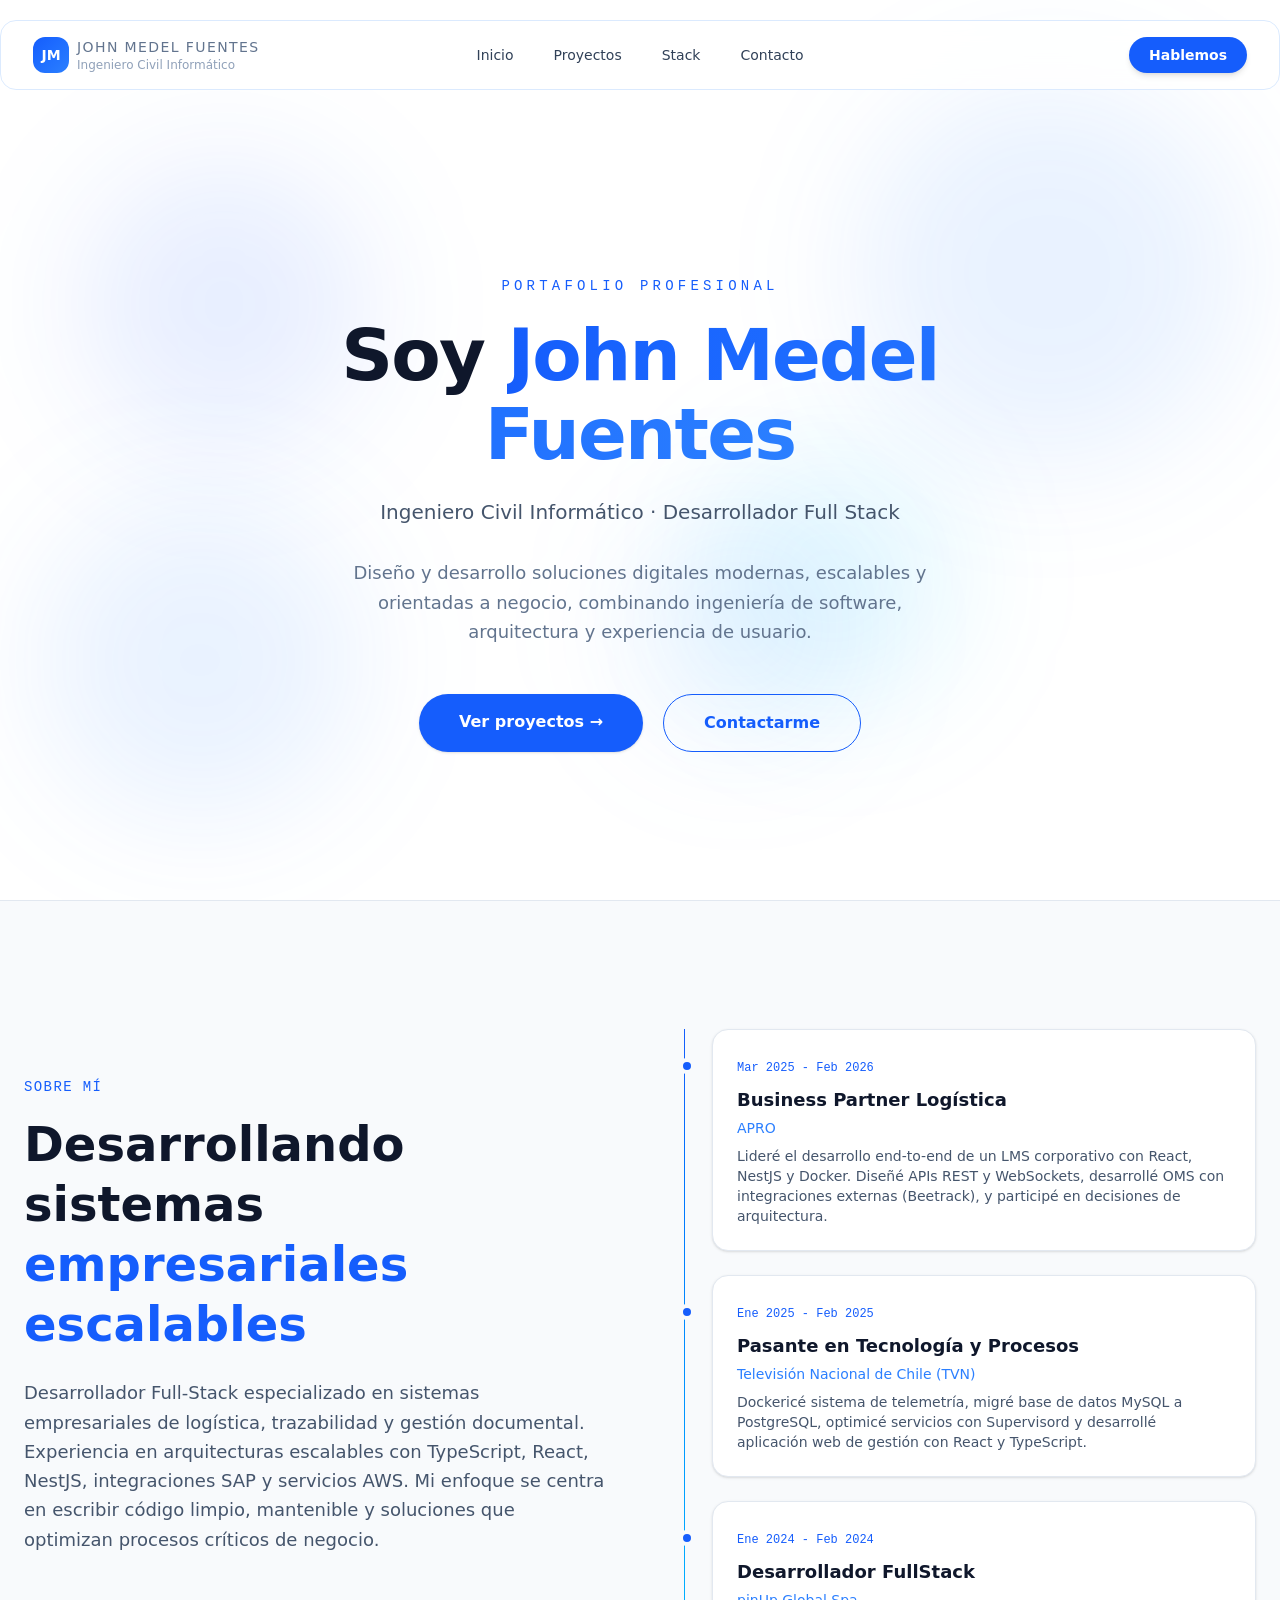
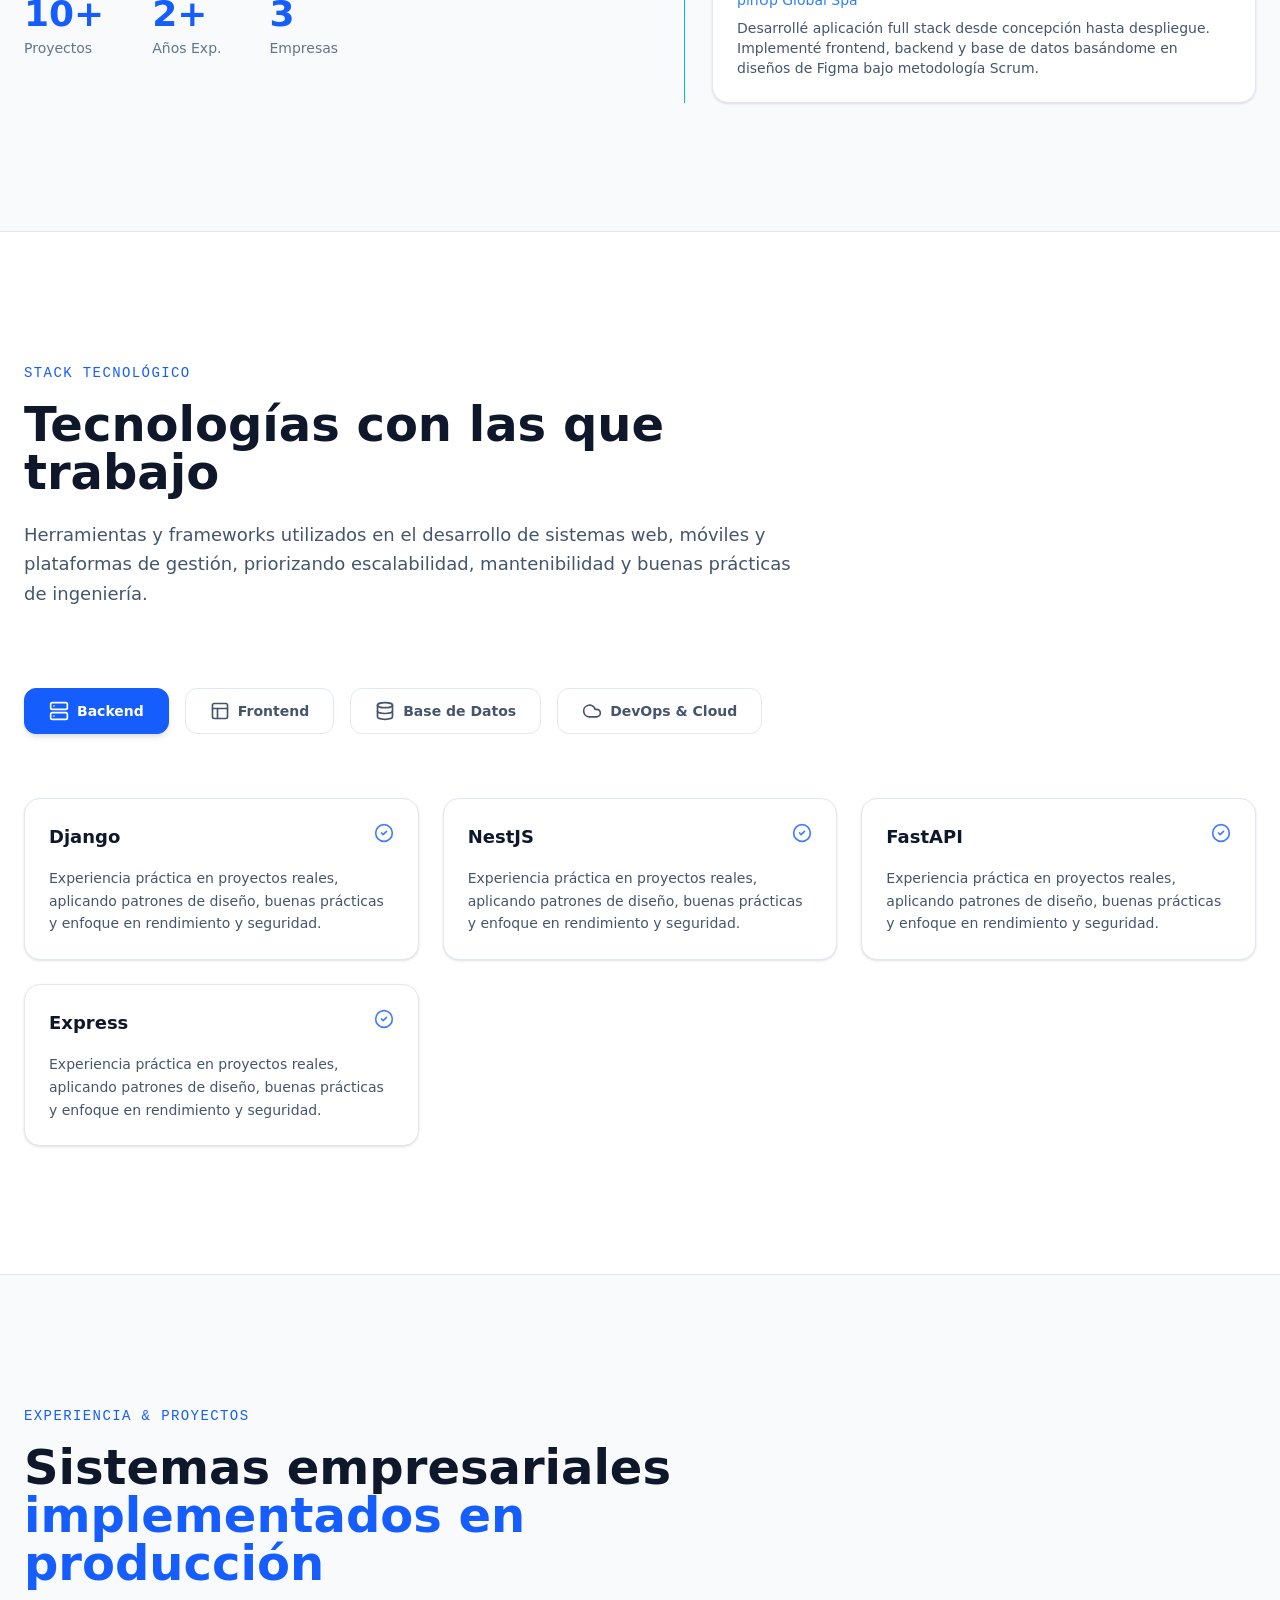
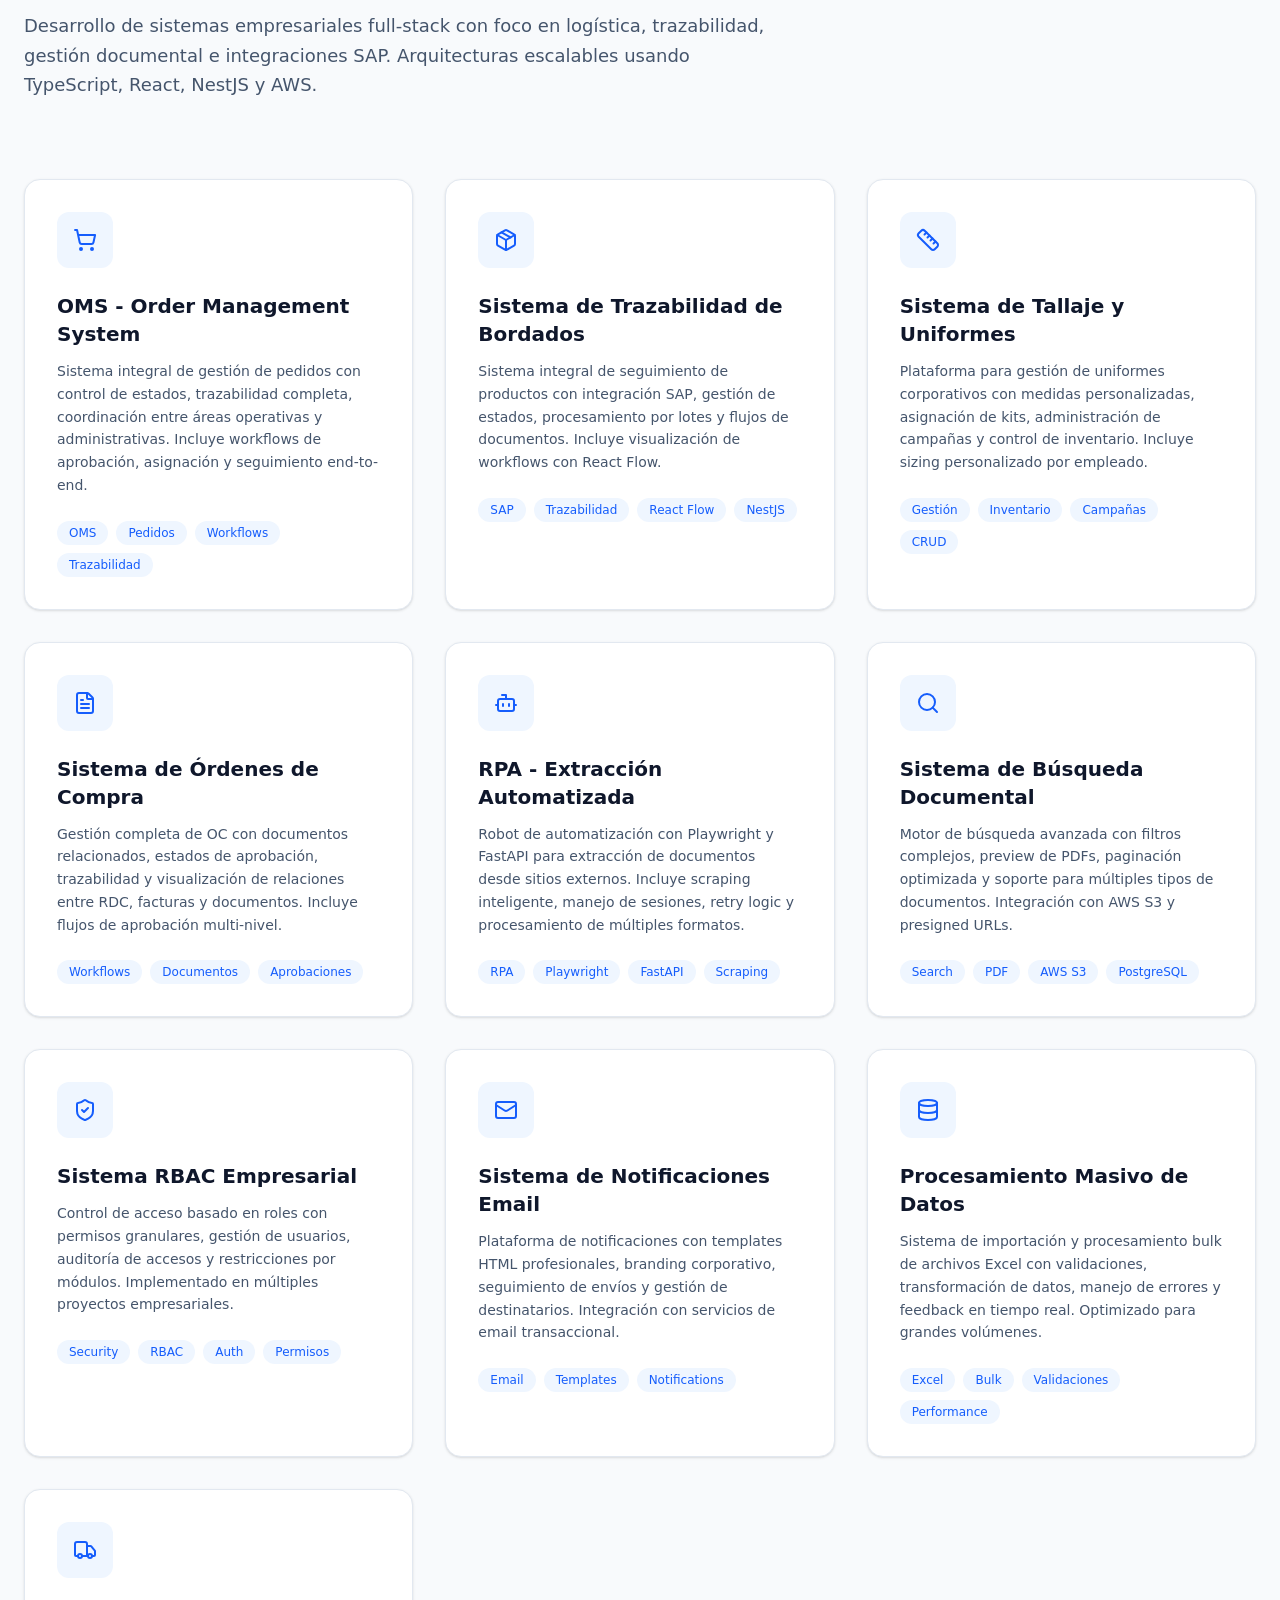
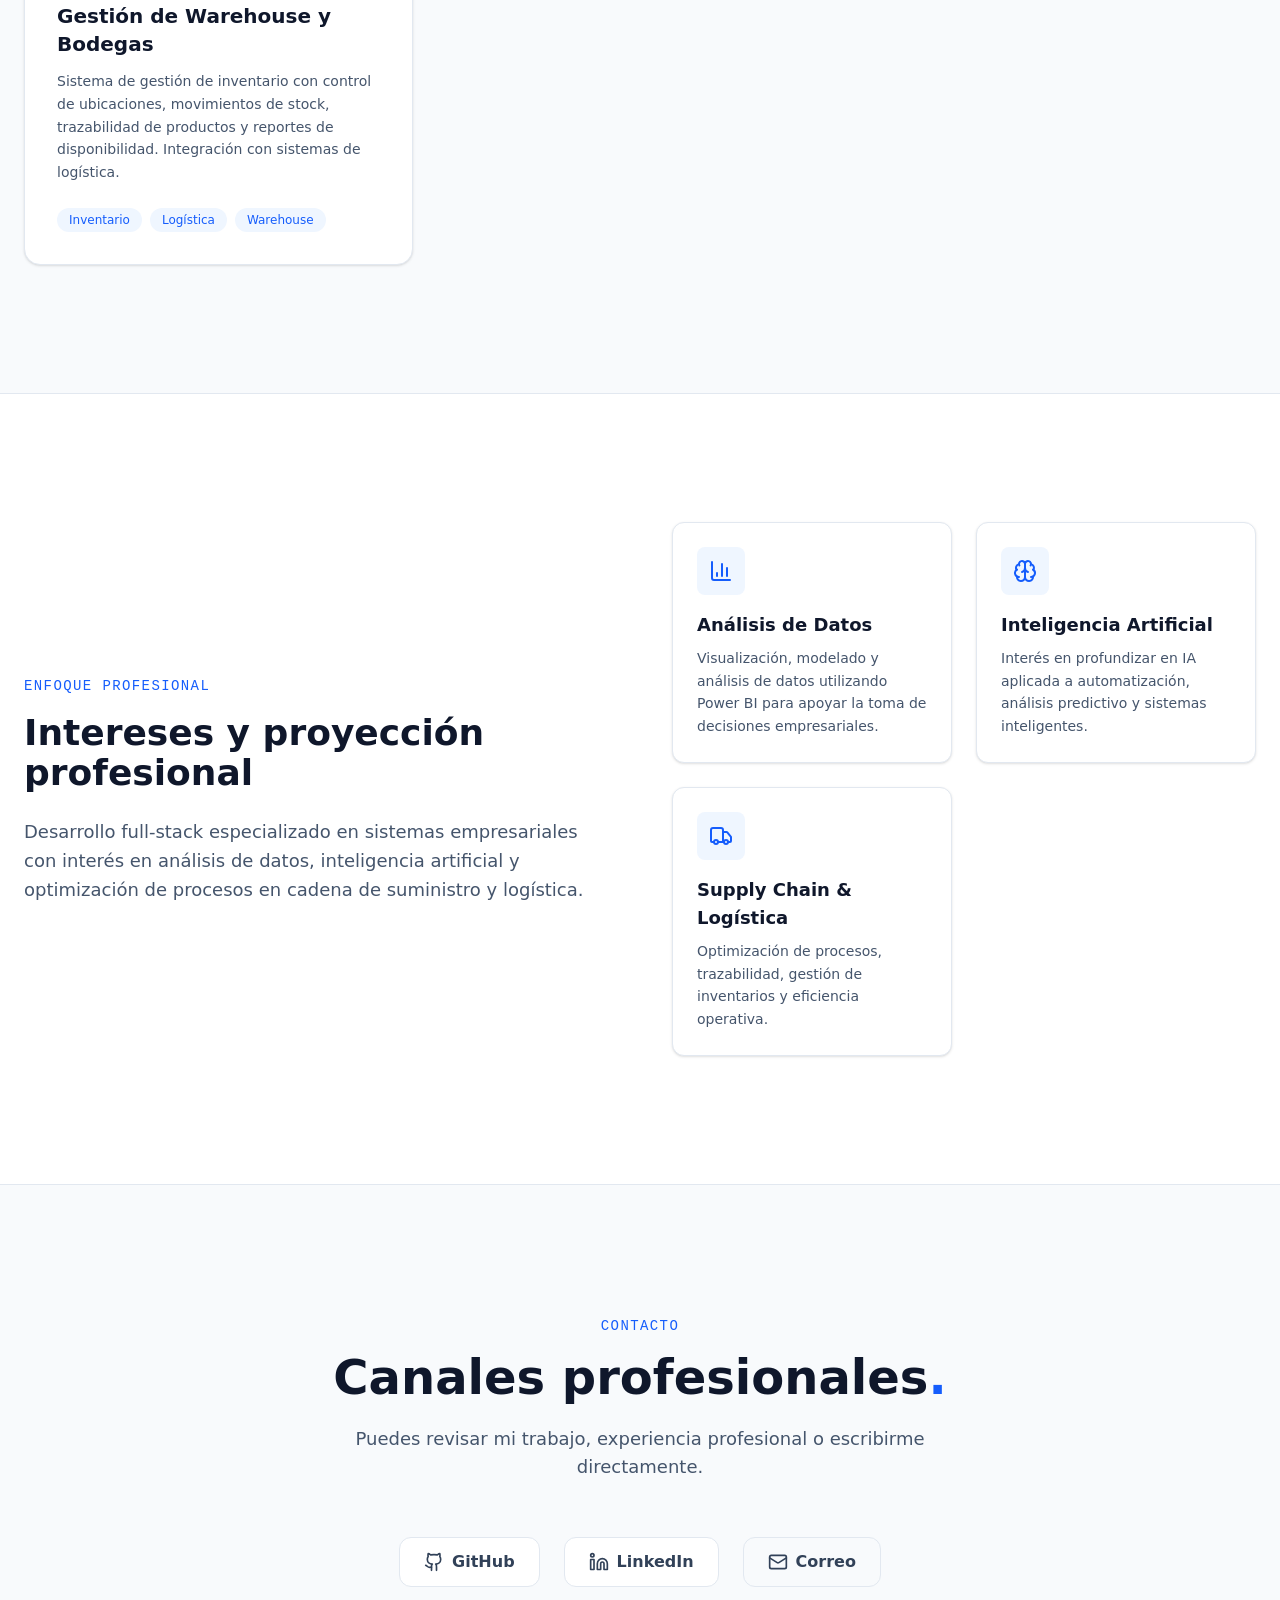
==== index.html @ 0ba930f0 "Updates" ====
<!doctype html>
<html lang="en">
  <head>
    <meta charset="UTF-8" />
    <link rel="icon" type="image/svg+xml" href="/LogoJohn.png" />
    <meta name="viewport" content="width=device-width, initial-scale=1.0" />
    <title>Portafolio - John Medel</title>
    <script type="module" crossorigin src="/assets/index-DZMjrumf.js"></script>
    <link rel="stylesheet" crossorigin href="/assets/index-fAY6DBDD.css">
  </head>
  <body>
    <div id="root"></div>
  </body>
</html>
---- assets/index-fAY6DBDD.css ----
@layer properties{@supports (((-webkit-hyphens:none)) and (not (margin-trim:inline))) or ((-moz-orient:inline) and (not (color:rgb(from red r g b)))){*,:before,:after,::backdrop{--tw-space-y-reverse:0;--tw-border-style:solid;--tw-gradient-position:initial;--tw-gradient-from:#0000;--tw-gradient-via:#0000;--tw-gradient-to:#0000;--tw-gradient-stops:initial;--tw-gradient-via-stops:initial;--tw-gradient-from-position:0%;--tw-gradient-via-position:50%;--tw-gradient-to-position:100%;--tw-leading:initial;--tw-font-weight:initial;--tw-tracking:initial;--tw-shadow:0 0 #0000;--tw-shadow-color:initial;--tw-shadow-alpha:100%;--tw-inset-shadow:0 0 #0000;--tw-inset-shadow-color:initial;--tw-inset-shadow-alpha:100%;--tw-ring-color:initial;--tw-ring-shadow:0 0 #0000;--tw-inset-ring-color:initial;--tw-inset-ring-shadow:0 0 #0000;--tw-ring-inset:initial;--tw-ring-offset-width:0px;--tw-ring-offset-color:#fff;--tw-ring-offset-shadow:0 0 #0000;--tw-blur:initial;--tw-brightness:initial;--tw-contrast:initial;--tw-grayscale:initial;--tw-hue-rotate:initial;--tw-invert:initial;--tw-opacity:initial;--tw-saturate:initial;--tw-sepia:initial;--tw-drop-shadow:initial;--tw-drop-shadow-color:initial;--tw-drop-shadow-alpha:100%;--tw-drop-shadow-size:initial;--tw-backdrop-blur:initial;--tw-backdrop-brightness:initial;--tw-backdrop-contrast:initial;--tw-backdrop-grayscale:initial;--tw-backdrop-hue-rotate:initial;--tw-backdrop-invert:initial;--tw-backdrop-opacity:initial;--tw-backdrop-saturate:initial;--tw-backdrop-sepia:initial;--tw-content:"";--tw-scale-x:1;--tw-scale-y:1;--tw-scale-z:1}}}@layer theme{:root,:host{--font-sans:ui-sans-serif,system-ui,sans-serif,"Apple Color Emoji","Segoe UI Emoji","Segoe UI Symbol","Noto Color Emoji";--font-mono:ui-monospace,SFMono-Regular,Menlo,Monaco,Consolas,"Liberation Mono","Courier New",monospace;--color-sky-400:oklch(74.6% .16 232.661);--color-blue-50:oklch(97% .014 254.604);--color-blue-100:oklch(93.2% .032 255.585);--color-blue-300:oklch(80.9% .105 251.813);--color-blue-400:oklch(70.7% .165 254.624);--color-blue-500:oklch(62.3% .214 259.815);--color-blue-600:oklch(54.6% .245 262.881);--color-slate-50:oklch(98.4% .003 247.858);--color-slate-200:oklch(92.9% .013 255.508);--color-slate-400:oklch(70.4% .04 256.788);--color-slate-500:oklch(55.4% .046 257.417);--color-slate-600:oklch(44.6% .043 257.281);--color-slate-700:oklch(37.2% .044 257.287);--color-slate-900:oklch(20.8% .042 265.755);--color-black:#000;--color-white:#fff;--spacing:.25rem;--container-sm:24rem;--container-xl:36rem;--container-2xl:42rem;--container-3xl:48rem;--container-6xl:72rem;--container-7xl:80rem;--text-xs:.75rem;--text-xs--line-height:calc(1/.75);--text-sm:.875rem;--text-sm--line-height:calc(1.25/.875);--text-base:1rem;--text-base--line-height: 1.5 ;--text-lg:1.125rem;--text-lg--line-height:calc(1.75/1.125);--text-xl:1.25rem;--text-xl--line-height:calc(1.75/1.25);--text-2xl:1.5rem;--text-2xl--line-height:calc(2/1.5);--text-3xl:1.875rem;--text-3xl--line-height: 1.2 ;--text-4xl:2.25rem;--text-4xl--line-height:calc(2.5/2.25);--text-5xl:3rem;--text-5xl--line-height:1;--font-weight-medium:500;--font-weight-semibold:600;--font-weight-bold:700;--font-weight-extrabold:800;--tracking-tight:-.025em;--tracking-widest:.1em;--leading-tight:1.25;--leading-relaxed:1.625;--radius-lg:.5rem;--radius-xl:.75rem;--radius-2xl:1rem;--blur-sm:8px;--blur-xl:24px;--blur-3xl:64px;--default-transition-duration:.15s;--default-transition-timing-function:cubic-bezier(.4,0,.2,1);--default-font-family:var(--font-sans);--default-mono-font-family:var(--font-mono)}}@layer base{*,:after,:before,::backdrop{box-sizing:border-box;border:0 solid;margin:0;padding:0}::file-selector-button{box-sizing:border-box;border:0 solid;margin:0;padding:0}html,:host{-webkit-text-size-adjust:100%;tab-size:4;line-height:1.5;font-family:var(--default-font-family,ui-sans-serif,system-ui,sans-serif,"Apple Color Emoji","Segoe UI Emoji","Segoe UI Symbol","Noto Color Emoji");font-feature-settings:var(--default-font-feature-settings,normal);font-variation-settings:var(--default-font-variation-settings,normal);-webkit-tap-highlight-color:transparent}hr{height:0;color:inherit;border-top-width:1px}abbr:where([title]){-webkit-text-decoration:underline dotted;text-decoration:underline dotted}h1,h2,h3,h4,h5,h6{font-size:inherit;font-weight:inherit}a{color:inherit;-webkit-text-decoration:inherit;text-decoration:inherit}b,strong{font-weight:bolder}code,kbd,samp,pre{font-family:var(--default-mono-font-family,ui-monospace,SFMono-Regular,Menlo,Monaco,Consolas,"Liberation Mono","Courier New",monospace);font-feature-settings:var(--default-mono-font-feature-settings,normal);font-variation-settings:var(--default-mono-font-variation-settings,normal);font-size:1em}small{font-size:80%}sub,sup{vertical-align:baseline;font-size:75%;line-height:0;position:relative}sub{bottom:-.25em}sup{top:-.5em}table{text-indent:0;border-color:inherit;border-collapse:collapse}:-moz-focusring{outline:auto}progress{vertical-align:baseline}summary{display:list-item}ol,ul,menu{list-style:none}img,svg,video,canvas,audio,iframe,embed,object{vertical-align:middle;display:block}img,video{max-width:100%;height:auto}button,input,select,optgroup,textarea{font:inherit;font-feature-settings:inherit;font-variation-settings:inherit;letter-spacing:inherit;color:inherit;opacity:1;background-color:#0000;border-radius:0}::file-selector-button{font:inherit;font-feature-settings:inherit;font-variation-settings:inherit;letter-spacing:inherit;color:inherit;opacity:1;background-color:#0000;border-radius:0}:where(select:is([multiple],[size])) optgroup{font-weight:bolder}:where(select:is([multiple],[size])) optgroup option{padding-inline-start:20px}::file-selector-button{margin-inline-end:4px}::placeholder{opacity:1}@supports (not ((-webkit-appearance:-apple-pay-button))) or (contain-intrinsic-size:1px){::placeholder{color:currentColor}@supports (color:color-mix(in lab,red,red)){::placeholder{color:color-mix(in oklab,currentcolor 50%,transparent)}}}textarea{resize:vertical}::-webkit-search-decoration{-webkit-appearance:none}::-webkit-date-and-time-value{min-height:1lh;text-align:inherit}::-webkit-datetime-edit{display:inline-flex}::-webkit-datetime-edit-fields-wrapper{padding:0}::-webkit-datetime-edit{padding-block:0}::-webkit-datetime-edit-year-field{padding-block:0}::-webkit-datetime-edit-month-field{padding-block:0}::-webkit-datetime-edit-day-field{padding-block:0}::-webkit-datetime-edit-hour-field{padding-block:0}::-webkit-datetime-edit-minute-field{padding-block:0}::-webkit-datetime-edit-second-field{padding-block:0}::-webkit-datetime-edit-millisecond-field{padding-block:0}::-webkit-datetime-edit-meridiem-field{padding-block:0}::-webkit-calendar-picker-indicator{line-height:1}:-moz-ui-invalid{box-shadow:none}button,input:where([type=button],[type=reset],[type=submit]){appearance:button}::file-selector-button{appearance:button}::-webkit-inner-spin-button{height:auto}::-webkit-outer-spin-button{height:auto}[hidden]:where(:not([hidden=until-found])){display:none!important}}@layer components;@layer utilities{.absolute{position:absolute}.fixed{position:fixed}.relative{position:relative}.inset-0{inset:calc(var(--spacing)*0)}.inset-x-0{inset-inline:calc(var(--spacing)*0)}.top-0{top:calc(var(--spacing)*0)}.top-1\/2{top:50%}.top-5{top:calc(var(--spacing)*5)}.top-7{top:calc(var(--spacing)*7)}.top-20{top:calc(var(--spacing)*20)}.top-40{top:calc(var(--spacing)*40)}.right-0{right:calc(var(--spacing)*0)}.right-1\/3{right:33.3333%}.right-1\/4{right:25%}.right-10{right:calc(var(--spacing)*10)}.bottom-0{bottom:calc(var(--spacing)*0)}.bottom-20{bottom:calc(var(--spacing)*20)}.bottom-40{bottom:calc(var(--spacing)*40)}.-left-\[34px\]{left:-34px}.left-3{left:calc(var(--spacing)*3)}.left-10{left:calc(var(--spacing)*10)}.left-20{left:calc(var(--spacing)*20)}.isolate{isolation:isolate}.-z-10{z-index:-10}.z-50{z-index:50}.mx-auto{margin-inline:auto}.mt-1{margin-top:calc(var(--spacing)*1)}.mt-2{margin-top:calc(var(--spacing)*2)}.mt-4{margin-top:calc(var(--spacing)*4)}.mt-6{margin-top:calc(var(--spacing)*6)}.mt-8{margin-top:calc(var(--spacing)*8)}.mt-10{margin-top:calc(var(--spacing)*10)}.mt-14{margin-top:calc(var(--spacing)*14)}.mt-16{margin-top:calc(var(--spacing)*16)}.mb-2{margin-bottom:calc(var(--spacing)*2)}.mb-3{margin-bottom:calc(var(--spacing)*3)}.mb-4{margin-bottom:calc(var(--spacing)*4)}.mb-5{margin-bottom:calc(var(--spacing)*5)}.mb-6{margin-bottom:calc(var(--spacing)*6)}.mb-8{margin-bottom:calc(var(--spacing)*8)}.mb-12{margin-bottom:calc(var(--spacing)*12)}.mb-16{margin-bottom:calc(var(--spacing)*16)}.mb-20{margin-bottom:calc(var(--spacing)*20)}.block{display:block}.flex{display:flex}.grid{display:grid}.hidden{display:none}.inline-flex{display:inline-flex}.h-4{height:calc(var(--spacing)*4)}.h-5{height:calc(var(--spacing)*5)}.h-6{height:calc(var(--spacing)*6)}.h-7{height:calc(var(--spacing)*7)}.h-9{height:calc(var(--spacing)*9)}.h-12{height:calc(var(--spacing)*12)}.h-14{height:calc(var(--spacing)*14)}.h-56{height:calc(var(--spacing)*56)}.h-64{height:calc(var(--spacing)*64)}.h-72{height:calc(var(--spacing)*72)}.h-80{height:calc(var(--spacing)*80)}.h-96{height:calc(var(--spacing)*96)}.h-full{height:100%}.min-h-screen{min-height:100vh}.w-4{width:calc(var(--spacing)*4)}.w-5{width:calc(var(--spacing)*5)}.w-6{width:calc(var(--spacing)*6)}.w-7{width:calc(var(--spacing)*7)}.w-9{width:calc(var(--spacing)*9)}.w-12{width:calc(var(--spacing)*12)}.w-14{width:calc(var(--spacing)*14)}.w-56{width:calc(var(--spacing)*56)}.w-64{width:calc(var(--spacing)*64)}.w-72{width:calc(var(--spacing)*72)}.w-80{width:calc(var(--spacing)*80)}.w-96{width:calc(var(--spacing)*96)}.w-full{width:100%}.w-px{width:1px}.max-w-2xl{max-width:var(--container-2xl)}.max-w-3xl{max-width:var(--container-3xl)}.max-w-6xl{max-width:var(--container-6xl)}.max-w-7xl{max-width:var(--container-7xl)}.max-w-sm{max-width:var(--container-sm)}.max-w-xl{max-width:var(--container-xl)}.flex-1{flex:1}.grid-cols-1{grid-template-columns:repeat(1,minmax(0,1fr))}.flex-wrap{flex-wrap:wrap}.items-center{align-items:center}.items-start{align-items:flex-start}.justify-between{justify-content:space-between}.justify-center{justify-content:center}.justify-end{justify-content:flex-end}.gap-2{gap:calc(var(--spacing)*2)}.gap-4{gap:calc(var(--spacing)*4)}.gap-5{gap:calc(var(--spacing)*5)}.gap-6{gap:calc(var(--spacing)*6)}.gap-8{gap:calc(var(--spacing)*8)}.gap-12{gap:calc(var(--spacing)*12)}.gap-16{gap:calc(var(--spacing)*16)}:where(.space-y-4>:not(:last-child)){--tw-space-y-reverse:0;margin-block-start:calc(calc(var(--spacing)*4)*var(--tw-space-y-reverse));margin-block-end:calc(calc(var(--spacing)*4)*calc(1 - var(--tw-space-y-reverse)))}:where(.space-y-6>:not(:last-child)){--tw-space-y-reverse:0;margin-block-start:calc(calc(var(--spacing)*6)*var(--tw-space-y-reverse));margin-block-end:calc(calc(var(--spacing)*6)*calc(1 - var(--tw-space-y-reverse)))}.overflow-hidden{overflow:hidden}.rounded-2xl{border-radius:var(--radius-2xl)}.rounded-full{border-radius:3.40282e38px}.rounded-lg{border-radius:var(--radius-lg)}.rounded-xl{border-radius:var(--radius-xl)}.border{border-style:var(--tw-border-style);border-width:1px}.border-4{border-style:var(--tw-border-style);border-width:4px}.border-t{border-top-style:var(--tw-border-style);border-top-width:1px}.border-blue-100{border-color:var(--color-blue-100)}.border-blue-600{border-color:var(--color-blue-600)}.border-slate-50{border-color:var(--color-slate-50)}.border-slate-200{border-color:var(--color-slate-200)}.bg-black\/20{background-color:#0003}@supports (color:color-mix(in lab,red,red)){.bg-black\/20{background-color:color-mix(in oklab,var(--color-black)20%,transparent)}}.bg-blue-50{background-color:var(--color-blue-50)}.bg-blue-400\/10{background-color:#54a2ff1a}@supports (color:color-mix(in lab,red,red)){.bg-blue-400\/10{background-color:color-mix(in oklab,var(--color-blue-400)10%,transparent)}}.bg-blue-500\/10{background-color:#3080ff1a}@supports (color:color-mix(in lab,red,red)){.bg-blue-500\/10{background-color:color-mix(in oklab,var(--color-blue-500)10%,transparent)}}.bg-blue-600{background-color:var(--color-blue-600)}.bg-blue-600\/10{background-color:#155dfc1a}@supports (color:color-mix(in lab,red,red)){.bg-blue-600\/10{background-color:color-mix(in oklab,var(--color-blue-600)10%,transparent)}}.bg-sky-400\/10{background-color:#00bcfe1a}@supports (color:color-mix(in lab,red,red)){.bg-sky-400\/10{background-color:color-mix(in oklab,var(--color-sky-400)10%,transparent)}}.bg-slate-50{background-color:var(--color-slate-50)}.bg-white{background-color:var(--color-white)}.bg-white\/80{background-color:#fffc}@supports (color:color-mix(in lab,red,red)){.bg-white\/80{background-color:color-mix(in oklab,var(--color-white)80%,transparent)}}.bg-gradient-to-b{--tw-gradient-position:to bottom in oklab;background-image:linear-gradient(var(--tw-gradient-stops))}.bg-gradient-to-br{--tw-gradient-position:to bottom right in oklab;background-image:linear-gradient(var(--tw-gradient-stops))}.bg-gradient-to-r{--tw-gradient-position:to right in oklab;background-image:linear-gradient(var(--tw-gradient-stops))}.from-blue-600{--tw-gradient-from:var(--color-blue-600);--tw-gradient-stops:var(--tw-gradient-via-stops,var(--tw-gradient-position),var(--tw-gradient-from)var(--tw-gradient-from-position),var(--tw-gradient-to)var(--tw-gradient-to-position))}.to-blue-500{--tw-gradient-to:var(--color-blue-500);--tw-gradient-stops:var(--tw-gradient-via-stops,var(--tw-gradient-position),var(--tw-gradient-from)var(--tw-gradient-from-position),var(--tw-gradient-to)var(--tw-gradient-to-position))}.to-sky-400{--tw-gradient-to:var(--color-sky-400);--tw-gradient-stops:var(--tw-gradient-via-stops,var(--tw-gradient-position),var(--tw-gradient-from)var(--tw-gradient-from-position),var(--tw-gradient-to)var(--tw-gradient-to-position))}.bg-clip-text{-webkit-background-clip:text;background-clip:text}.p-2{padding:calc(var(--spacing)*2)}.p-6{padding:calc(var(--spacing)*6)}.p-8{padding:calc(var(--spacing)*8)}.p-10{padding:calc(var(--spacing)*10)}.px-3{padding-inline:calc(var(--spacing)*3)}.px-4{padding-inline:calc(var(--spacing)*4)}.px-5{padding-inline:calc(var(--spacing)*5)}.px-6{padding-inline:calc(var(--spacing)*6)}.px-10{padding-inline:calc(var(--spacing)*10)}.py-1{padding-block:calc(var(--spacing)*1)}.py-2{padding-block:calc(var(--spacing)*2)}.py-3{padding-block:calc(var(--spacing)*3)}.py-4{padding-block:calc(var(--spacing)*4)}.py-6{padding-block:calc(var(--spacing)*6)}.py-32{padding-block:calc(var(--spacing)*32)}.pt-32{padding-top:calc(var(--spacing)*32)}.pl-10{padding-left:calc(var(--spacing)*10)}.text-center{text-align:center}.font-mono{font-family:var(--font-mono)}.text-2xl{font-size:var(--text-2xl);line-height:var(--tw-leading,var(--text-2xl--line-height))}.text-3xl{font-size:var(--text-3xl);line-height:var(--tw-leading,var(--text-3xl--line-height))}.text-4xl{font-size:var(--text-4xl);line-height:var(--tw-leading,var(--text-4xl--line-height))}.text-base{font-size:var(--text-base);line-height:var(--tw-leading,var(--text-base--line-height))}.text-lg{font-size:var(--text-lg);line-height:var(--tw-leading,var(--text-lg--line-height))}.text-sm{font-size:var(--text-sm);line-height:var(--tw-leading,var(--text-sm--line-height))}.text-xl{font-size:var(--text-xl);line-height:var(--tw-leading,var(--text-xl--line-height))}.text-xs{font-size:var(--text-xs);line-height:var(--tw-leading,var(--text-xs--line-height))}.text-\[clamp\(42px\,7vw\,72px\)\]{font-size:clamp(42px,7vw,72px)}.leading-\[1\.1\]{--tw-leading:1.1;line-height:1.1}.leading-relaxed{--tw-leading:var(--leading-relaxed);line-height:var(--leading-relaxed)}.leading-tight{--tw-leading:var(--leading-tight);line-height:var(--leading-tight)}.font-bold{--tw-font-weight:var(--font-weight-bold);font-weight:var(--font-weight-bold)}.font-extrabold{--tw-font-weight:var(--font-weight-extrabold);font-weight:var(--font-weight-extrabold)}.font-medium{--tw-font-weight:var(--font-weight-medium);font-weight:var(--font-weight-medium)}.font-semibold{--tw-font-weight:var(--font-weight-semibold);font-weight:var(--font-weight-semibold)}.tracking-\[0\.3em\]{--tw-tracking:.3em;letter-spacing:.3em}.tracking-tight{--tw-tracking:var(--tracking-tight);letter-spacing:var(--tracking-tight)}.tracking-widest{--tw-tracking:var(--tracking-widest);letter-spacing:var(--tracking-widest)}.text-blue-500{color:var(--color-blue-500)}.text-blue-600{color:var(--color-blue-600)}.text-slate-400{color:var(--color-slate-400)}.text-slate-500{color:var(--color-slate-500)}.text-slate-600{color:var(--color-slate-600)}.text-slate-700{color:var(--color-slate-700)}.text-slate-900{color:var(--color-slate-900)}.text-transparent{color:#0000}.text-white{color:var(--color-white)}.uppercase{text-transform:uppercase}.opacity-80{opacity:.8}.shadow{--tw-shadow:0 1px 3px 0 var(--tw-shadow-color,#0000001a),0 1px 2px -1px var(--tw-shadow-color,#0000001a);box-shadow:var(--tw-inset-shadow),var(--tw-inset-ring-shadow),var(--tw-ring-offset-shadow),var(--tw-ring-shadow),var(--tw-shadow)}.shadow-lg{--tw-shadow:0 10px 15px -3px var(--tw-shadow-color,#0000001a),0 4px 6px -4px var(--tw-shadow-color,#0000001a);box-shadow:var(--tw-inset-shadow),var(--tw-inset-ring-shadow),var(--tw-ring-offset-shadow),var(--tw-ring-shadow),var(--tw-shadow)}.shadow-md{--tw-shadow:0 4px 6px -1px var(--tw-shadow-color,#0000001a),0 2px 4px -2px var(--tw-shadow-color,#0000001a);box-shadow:var(--tw-inset-shadow),var(--tw-inset-ring-shadow),var(--tw-ring-offset-shadow),var(--tw-ring-shadow),var(--tw-shadow)}.shadow-sm{--tw-shadow:0 1px 3px 0 var(--tw-shadow-color,#0000001a),0 1px 2px -1px var(--tw-shadow-color,#0000001a);box-shadow:var(--tw-inset-shadow),var(--tw-inset-ring-shadow),var(--tw-ring-offset-shadow),var(--tw-ring-shadow),var(--tw-shadow)}.shadow-xl{--tw-shadow:0 20px 25px -5px var(--tw-shadow-color,#0000001a),0 8px 10px -6px var(--tw-shadow-color,#0000001a);box-shadow:var(--tw-inset-shadow),var(--tw-inset-ring-shadow),var(--tw-ring-offset-shadow),var(--tw-ring-shadow),var(--tw-shadow)}.shadow-blue-500\/30{--tw-shadow-color:#3080ff4d}@supports (color:color-mix(in lab,red,red)){.shadow-blue-500\/30{--tw-shadow-color:color-mix(in oklab,color-mix(in oklab,var(--color-blue-500)30%,transparent)var(--tw-shadow-alpha),transparent)}}.blur-3xl{--tw-blur:blur(var(--blur-3xl));filter:var(--tw-blur,)var(--tw-brightness,)var(--tw-contrast,)var(--tw-grayscale,)var(--tw-hue-rotate,)var(--tw-invert,)var(--tw-saturate,)var(--tw-sepia,)var(--tw-drop-shadow,)}.backdrop-blur-sm{--tw-backdrop-blur:blur(var(--blur-sm));-webkit-backdrop-filter:var(--tw-backdrop-blur,)var(--tw-backdrop-brightness,)var(--tw-backdrop-contrast,)var(--tw-backdrop-grayscale,)var(--tw-backdrop-hue-rotate,)var(--tw-backdrop-invert,)var(--tw-backdrop-opacity,)var(--tw-backdrop-saturate,)var(--tw-backdrop-sepia,);backdrop-filter:var(--tw-backdrop-blur,)var(--tw-backdrop-brightness,)var(--tw-backdrop-contrast,)var(--tw-backdrop-grayscale,)var(--tw-backdrop-hue-rotate,)var(--tw-backdrop-invert,)var(--tw-backdrop-opacity,)var(--tw-backdrop-saturate,)var(--tw-backdrop-sepia,)}.backdrop-blur-xl{--tw-backdrop-blur:blur(var(--blur-xl));-webkit-backdrop-filter:var(--tw-backdrop-blur,)var(--tw-backdrop-brightness,)var(--tw-backdrop-contrast,)var(--tw-backdrop-grayscale,)var(--tw-backdrop-hue-rotate,)var(--tw-backdrop-invert,)var(--tw-backdrop-opacity,)var(--tw-backdrop-saturate,)var(--tw-backdrop-sepia,);backdrop-filter:var(--tw-backdrop-blur,)var(--tw-backdrop-brightness,)var(--tw-backdrop-contrast,)var(--tw-backdrop-grayscale,)var(--tw-backdrop-hue-rotate,)var(--tw-backdrop-invert,)var(--tw-backdrop-opacity,)var(--tw-backdrop-saturate,)var(--tw-backdrop-sepia,)}.transition{transition-property:color,background-color,border-color,outline-color,text-decoration-color,fill,stroke,--tw-gradient-from,--tw-gradient-via,--tw-gradient-to,opacity,box-shadow,transform,translate,scale,rotate,filter,-webkit-backdrop-filter,backdrop-filter,display,content-visibility,overlay,pointer-events;transition-timing-function:var(--tw-ease,var(--default-transition-timing-function));transition-duration:var(--tw-duration,var(--default-transition-duration))}.after\:absolute:after{content:var(--tw-content);position:absolute}.after\:-bottom-1:after{content:var(--tw-content);bottom:calc(var(--spacing)*-1)}.after\:left-0:after{content:var(--tw-content);left:calc(var(--spacing)*0)}.after\:h-\[2px\]:after{content:var(--tw-content);height:2px}.after\:w-0:after{content:var(--tw-content);width:calc(var(--spacing)*0)}.after\:bg-blue-600:after{content:var(--tw-content);background-color:var(--color-blue-600)}.after\:transition-all:after{content:var(--tw-content);transition-property:all;transition-timing-function:var(--tw-ease,var(--default-transition-timing-function));transition-duration:var(--tw-duration,var(--default-transition-duration))}@media(hover:hover){.hover\:scale-105:hover{--tw-scale-x:105%;--tw-scale-y:105%;--tw-scale-z:105%;scale:var(--tw-scale-x)var(--tw-scale-y)}.hover\:border-blue-300:hover{border-color:var(--color-blue-300)}.hover\:border-blue-400:hover{border-color:var(--color-blue-400)}.hover\:bg-blue-50:hover{background-color:var(--color-blue-50)}.hover\:bg-blue-500:hover{background-color:var(--color-blue-500)}.hover\:bg-blue-600:hover{background-color:var(--color-blue-600)}.hover\:text-blue-600:hover{color:var(--color-blue-600)}.hover\:text-white:hover{color:var(--color-white)}.hover\:shadow-lg:hover{--tw-shadow:0 10px 15px -3px var(--tw-shadow-color,#0000001a),0 4px 6px -4px var(--tw-shadow-color,#0000001a);box-shadow:var(--tw-inset-shadow),var(--tw-inset-ring-shadow),var(--tw-ring-offset-shadow),var(--tw-ring-shadow),var(--tw-shadow)}.hover\:shadow-md:hover{--tw-shadow:0 4px 6px -1px var(--tw-shadow-color,#0000001a),0 2px 4px -2px var(--tw-shadow-color,#0000001a);box-shadow:var(--tw-inset-shadow),var(--tw-inset-ring-shadow),var(--tw-ring-offset-shadow),var(--tw-ring-shadow),var(--tw-shadow)}.hover\:shadow-xl:hover{--tw-shadow:0 20px 25px -5px var(--tw-shadow-color,#0000001a),0 8px 10px -6px var(--tw-shadow-color,#0000001a);box-shadow:var(--tw-inset-shadow),var(--tw-inset-ring-shadow),var(--tw-ring-offset-shadow),var(--tw-ring-shadow),var(--tw-shadow)}.hover\:after\:w-full:hover:after{content:var(--tw-content);width:100%}}@media(min-width:40rem){.sm\:grid-cols-2{grid-template-columns:repeat(2,minmax(0,1fr))}.sm\:text-4xl{font-size:var(--text-4xl);line-height:var(--tw-leading,var(--text-4xl--line-height))}.sm\:text-5xl{font-size:var(--text-5xl);line-height:var(--tw-leading,var(--text-5xl--line-height))}}@media(min-width:48rem){.md\:grid-cols-2{grid-template-columns:repeat(2,minmax(0,1fr))}}@media(min-width:64rem){.lg\:flex{display:flex}.lg\:hidden{display:none}.lg\:grid-cols-2{grid-template-columns:repeat(2,minmax(0,1fr))}.lg\:grid-cols-3{grid-template-columns:repeat(3,minmax(0,1fr))}.lg\:gap-x-10{column-gap:calc(var(--spacing)*10)}.lg\:px-8{padding-inline:calc(var(--spacing)*8)}}}@keyframes blob{0%,to{transform:translate(0)scale(1)}33%{transform:translate(30px,-50px)scale(1.1)}66%{transform:translate(-20px,20px)scale(.9)}}.animate-blob{animation:7s infinite blob}.animation-delay-1000{animation-delay:1s}.animation-delay-2000{animation-delay:2s}.animation-delay-3000{animation-delay:3s}.animation-delay-4000{animation-delay:4s}@property --tw-space-y-reverse{syntax:"*";inherits:false;initial-value:0}@property --tw-border-style{syntax:"*";inherits:false;initial-value:solid}@property --tw-gradient-position{syntax:"*";inherits:false}@property --tw-gradient-from{syntax:"<color>";inherits:false;initial-value:#0000}@property --tw-gradient-via{syntax:"<color>";inherits:false;initial-value:#0000}@property --tw-gradient-to{syntax:"<color>";inherits:false;initial-value:#0000}@property --tw-gradient-stops{syntax:"*";inherits:false}@property --tw-gradient-via-stops{syntax:"*";inherits:false}@property --tw-gradient-from-position{syntax:"<length-percentage>";inherits:false;initial-value:0%}@property --tw-gradient-via-position{syntax:"<length-percentage>";inherits:false;initial-value:50%}@property --tw-gradient-to-position{syntax:"<length-percentage>";inherits:false;initial-value:100%}@property --tw-leading{syntax:"*";inherits:false}@property --tw-font-weight{syntax:"*";inherits:false}@property --tw-tracking{syntax:"*";inherits:false}@property --tw-shadow{syntax:"*";inherits:false;initial-value:0 0 #0000}@property --tw-shadow-color{syntax:"*";inherits:false}@property --tw-shadow-alpha{syntax:"<percentage>";inherits:false;initial-value:100%}@property --tw-inset-shadow{syntax:"*";inherits:false;initial-value:0 0 #0000}@property --tw-inset-shadow-color{syntax:"*";inherits:false}@property --tw-inset-shadow-alpha{syntax:"<percentage>";inherits:false;initial-value:100%}@property --tw-ring-color{syntax:"*";inherits:false}@property --tw-ring-shadow{syntax:"*";inherits:false;initial-value:0 0 #0000}@property --tw-inset-ring-color{syntax:"*";inherits:false}@property --tw-inset-ring-shadow{syntax:"*";inherits:false;initial-value:0 0 #0000}@property --tw-ring-inset{syntax:"*";inherits:false}@property --tw-ring-offset-width{syntax:"<length>";inherits:false;initial-value:0}@property --tw-ring-offset-color{syntax:"*";inherits:false;initial-value:#fff}@property --tw-ring-offset-shadow{syntax:"*";inherits:false;initial-value:0 0 #0000}@property --tw-blur{syntax:"*";inherits:false}@property --tw-brightness{syntax:"*";inherits:false}@property --tw-contrast{syntax:"*";inherits:false}@property --tw-grayscale{syntax:"*";inherits:false}@property --tw-hue-rotate{syntax:"*";inherits:false}@property --tw-invert{syntax:"*";inherits:false}@property --tw-opacity{syntax:"*";inherits:false}@property --tw-saturate{syntax:"*";inherits:false}@property --tw-sepia{syntax:"*";inherits:false}@property --tw-drop-shadow{syntax:"*";inherits:false}@property --tw-drop-shadow-color{syntax:"*";inherits:false}@property --tw-drop-shadow-alpha{syntax:"<percentage>";inherits:false;initial-value:100%}@property --tw-drop-shadow-size{syntax:"*";inherits:false}@property --tw-backdrop-blur{syntax:"*";inherits:false}@property --tw-backdrop-brightness{syntax:"*";inherits:false}@property --tw-backdrop-contrast{syntax:"*";inherits:false}@property --tw-backdrop-grayscale{syntax:"*";inherits:false}@property --tw-backdrop-hue-rotate{syntax:"*";inherits:false}@property --tw-backdrop-invert{syntax:"*";inherits:false}@property --tw-backdrop-opacity{syntax:"*";inherits:false}@property --tw-backdrop-saturate{syntax:"*";inherits:false}@property --tw-backdrop-sepia{syntax:"*";inherits:false}@property --tw-content{syntax:"*";inherits:false;initial-value:""}@property --tw-scale-x{syntax:"*";inherits:false;initial-value:1}@property --tw-scale-y{syntax:"*";inherits:false;initial-value:1}@property --tw-scale-z{syntax:"*";inherits:false;initial-value:1}
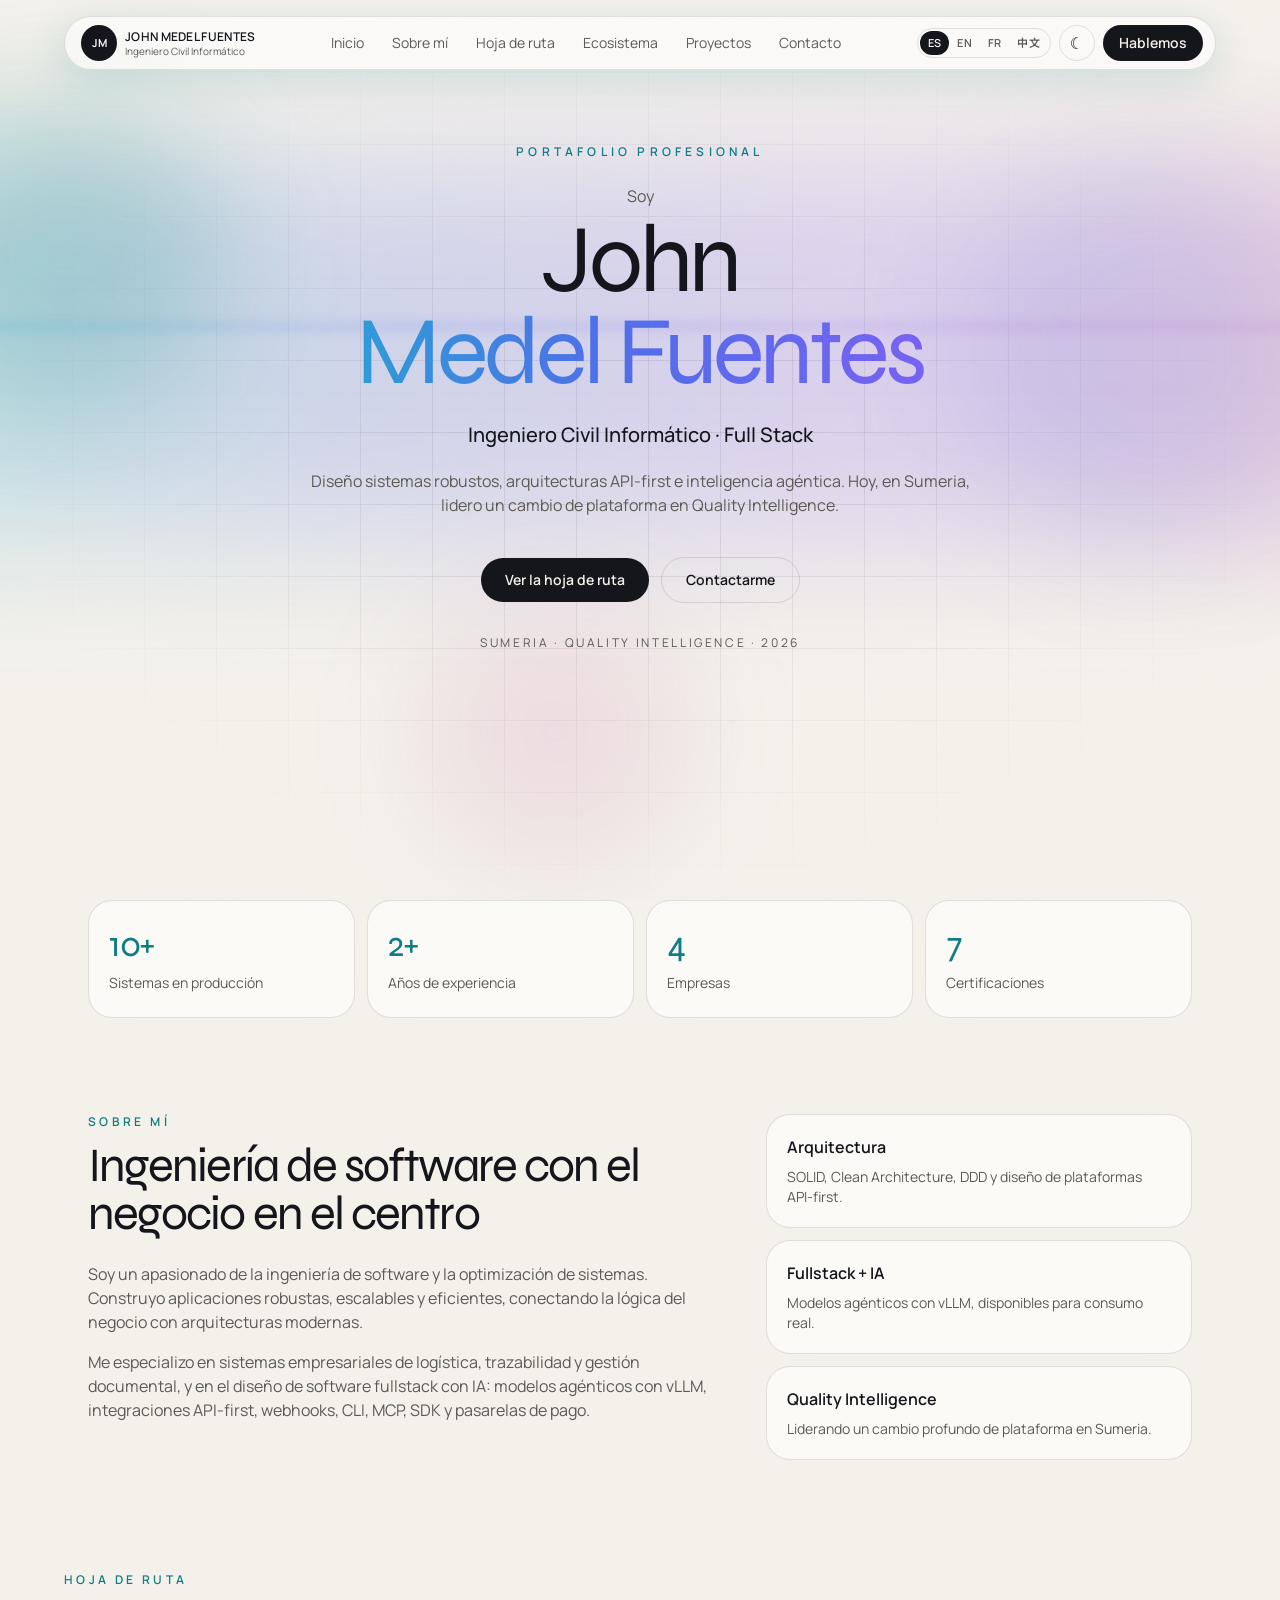
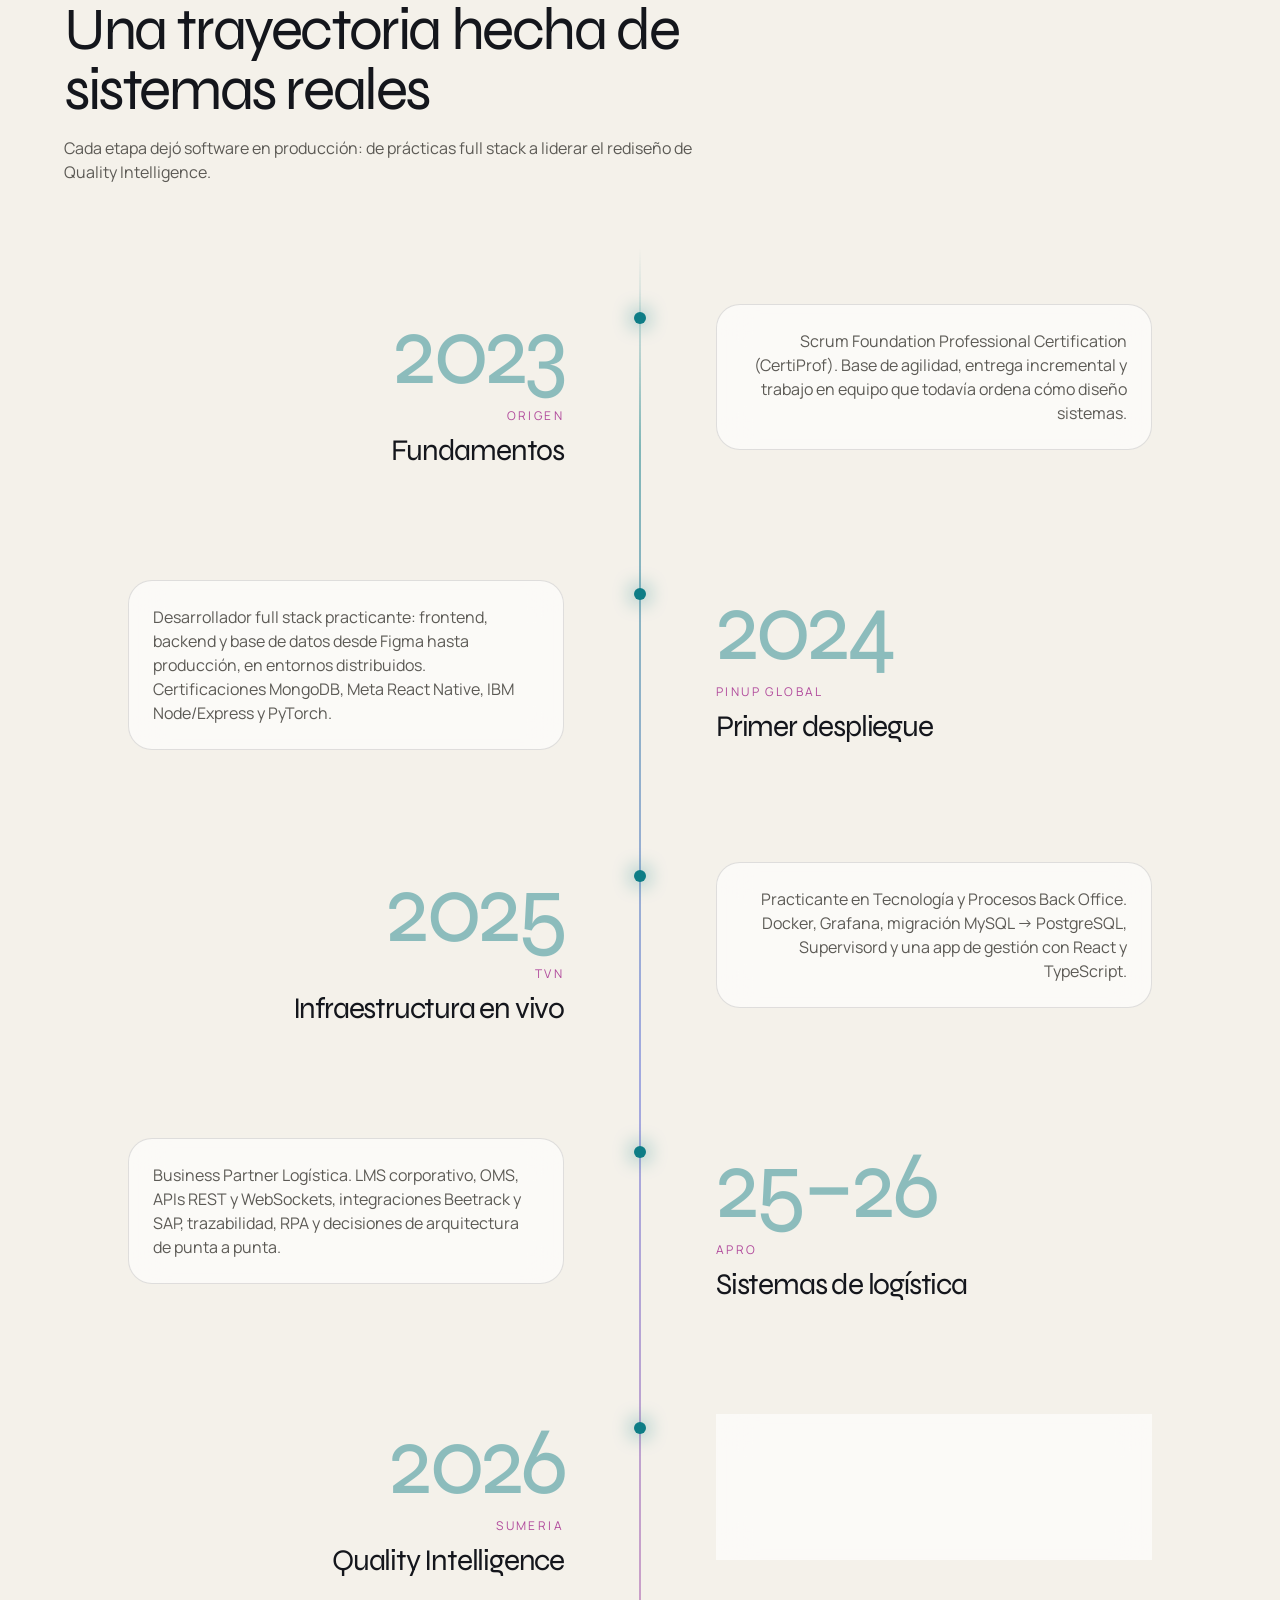
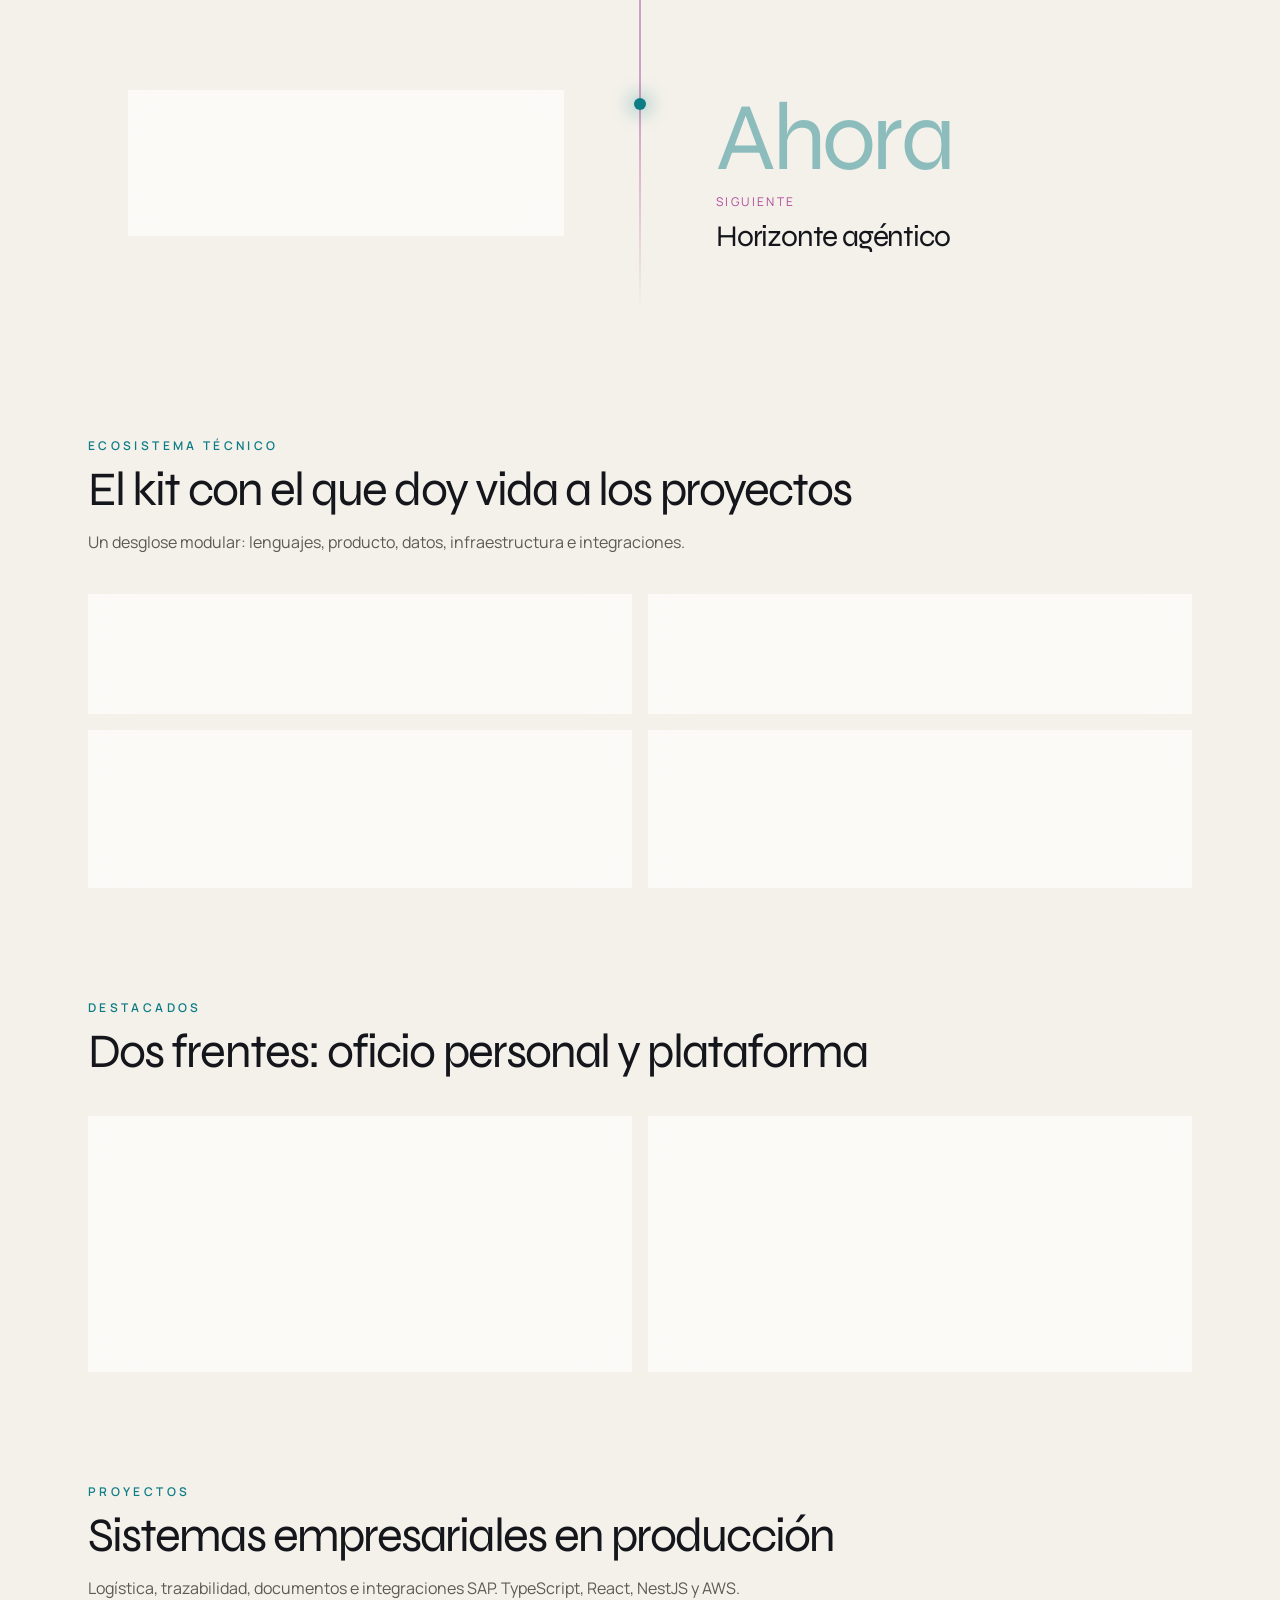
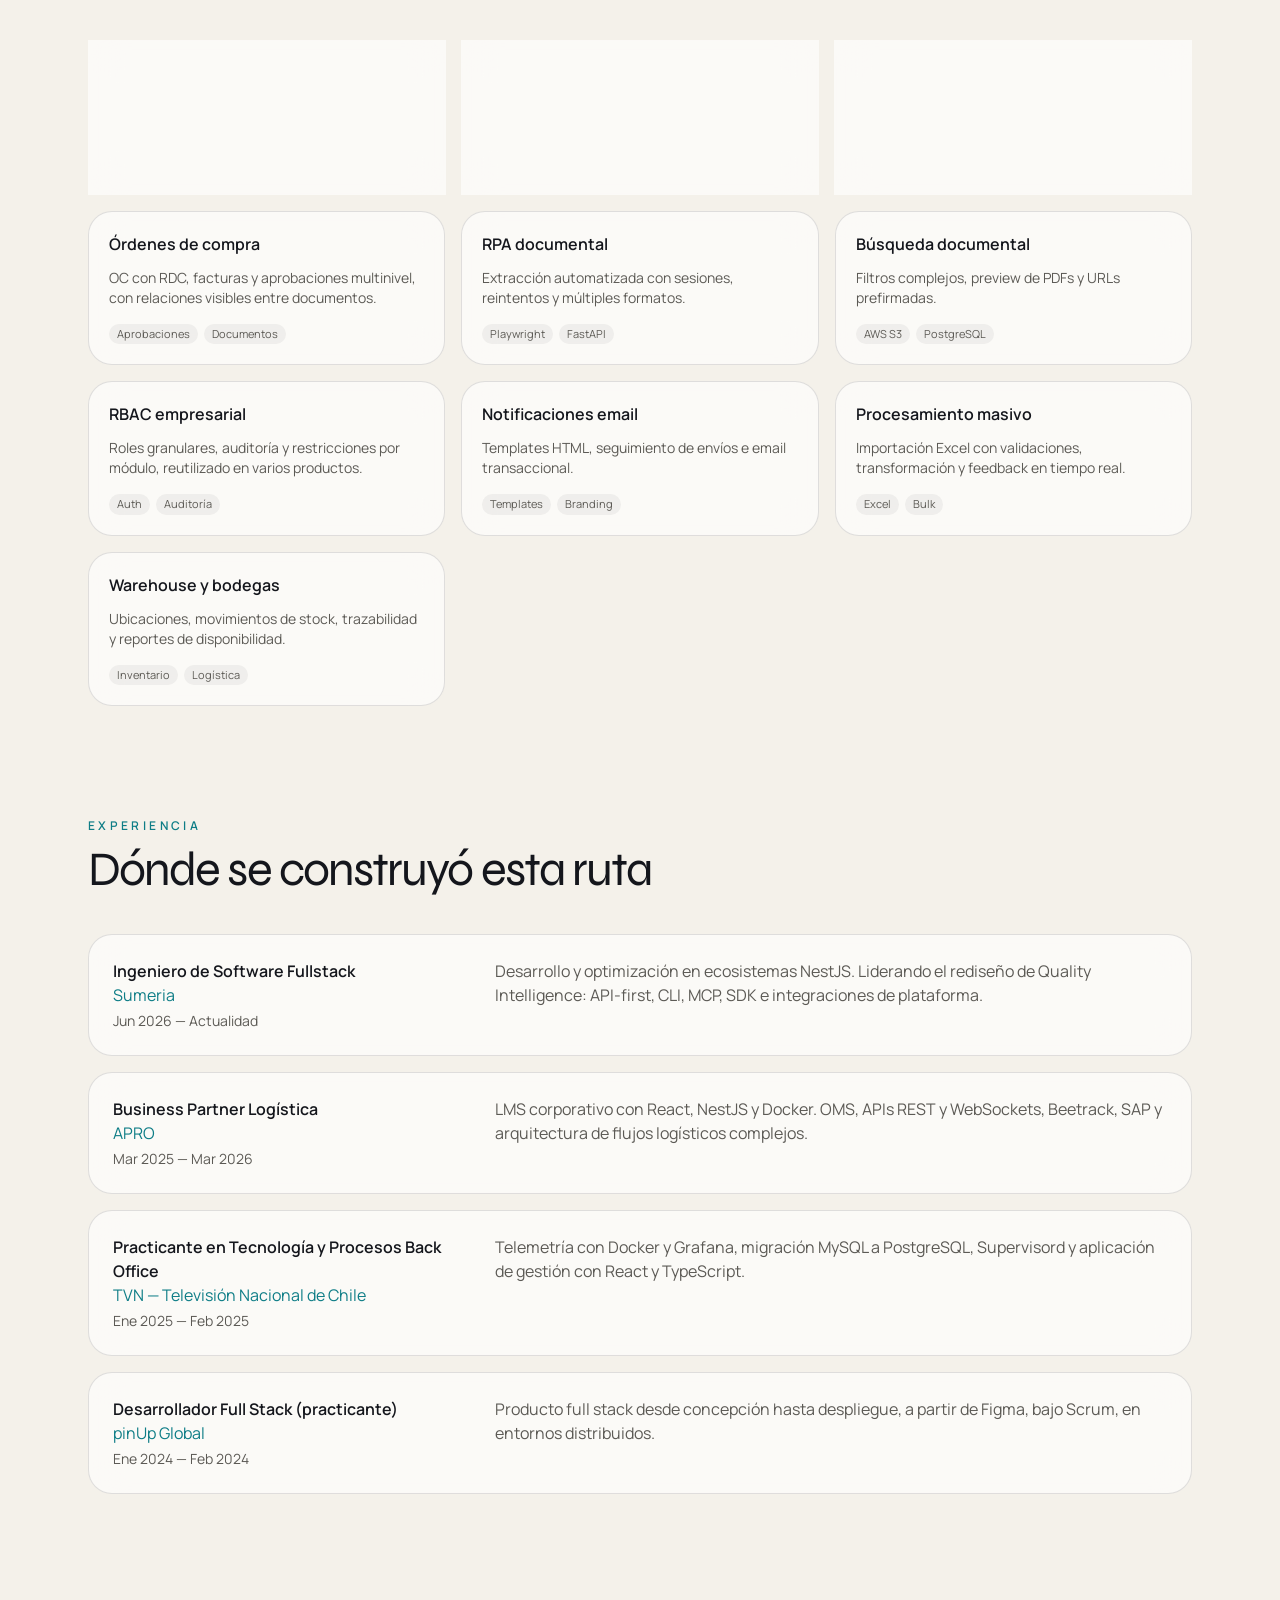
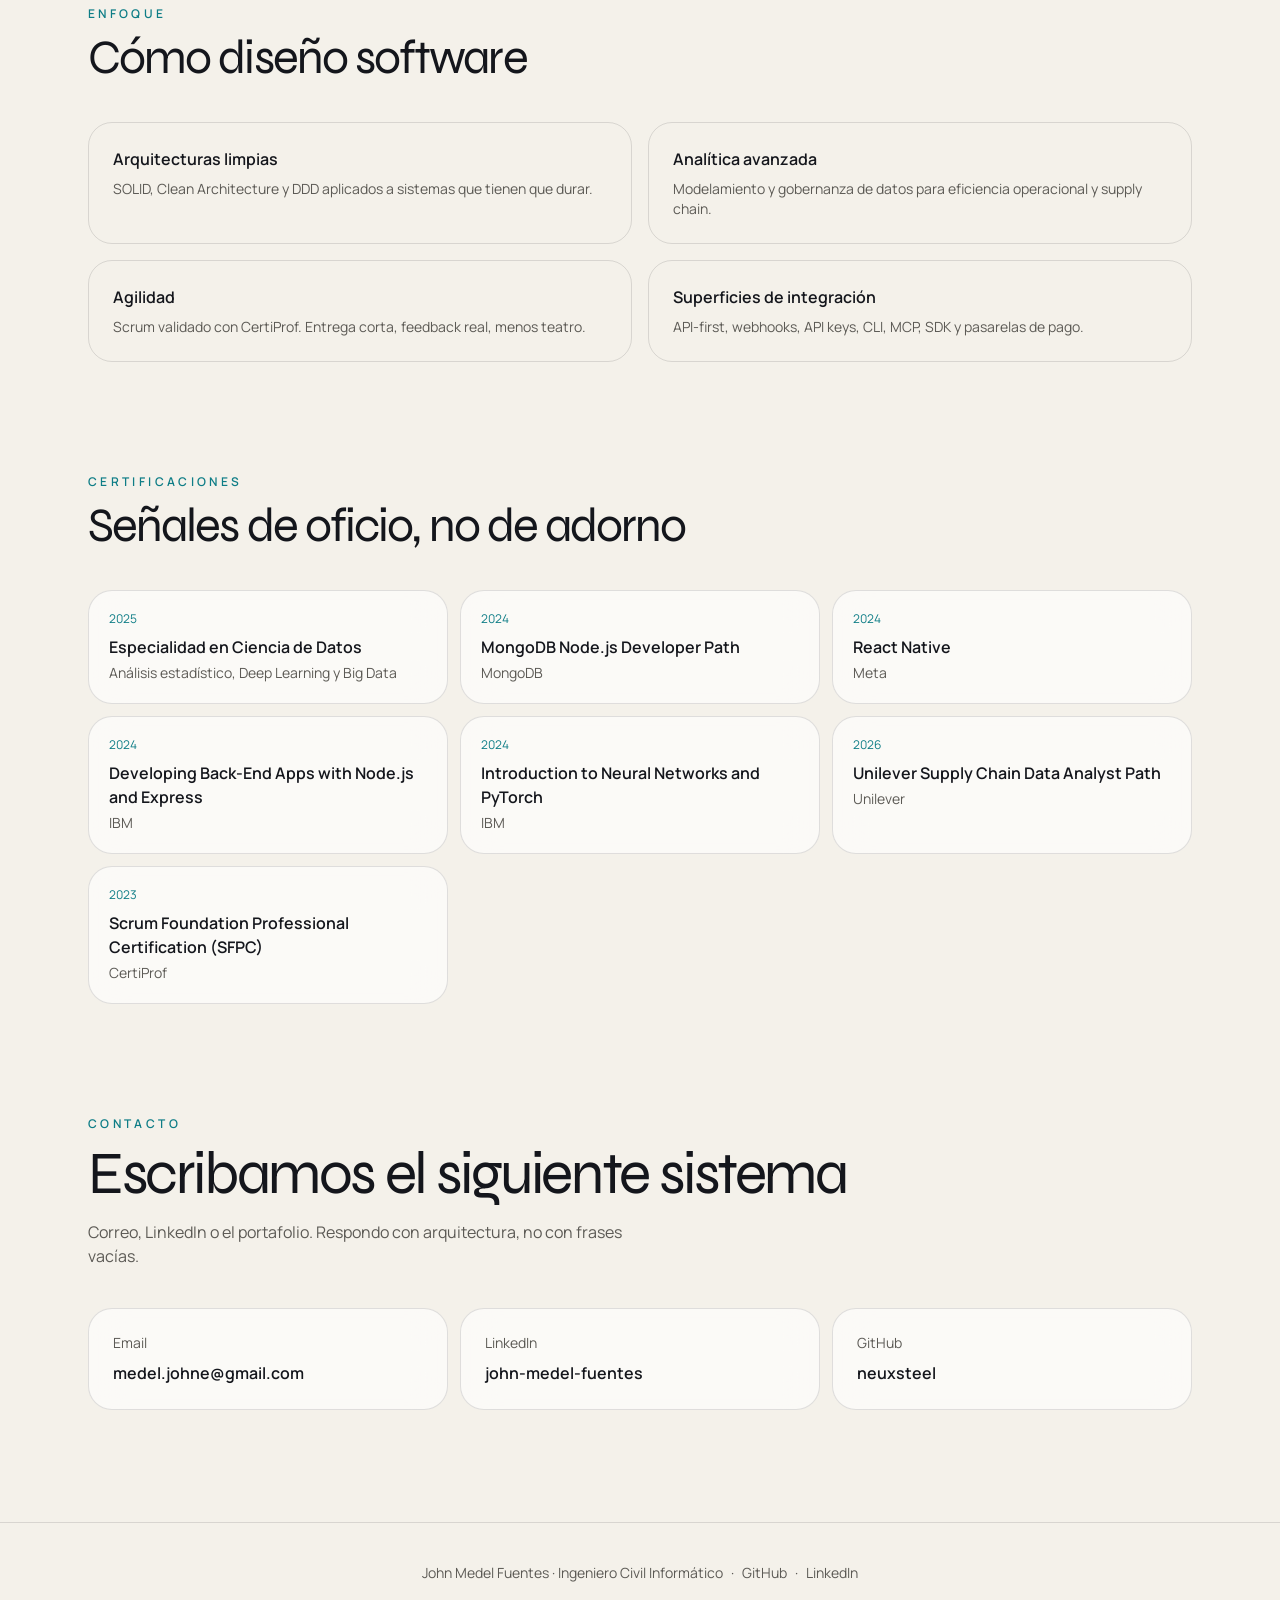
==== commit b6697e14: "Updates" ====
--- a/index.html
+++ b/index.html
@@ -1,14 +1,42 @@
-<!doctype html>
-<html lang="en">
-  <head>
-    <meta charset="UTF-8" />
-    <link rel="icon" type="image/svg+xml" href="/LogoJohn.png" />
-    <meta name="viewport" content="width=device-width, initial-scale=1.0" />
-    <title>Portafolio - John Medel</title>
-    <script type="module" crossorigin src="/assets/index-DZMjrumf.js"></script>
-    <link rel="stylesheet" crossorigin href="/assets/index-fAY6DBDD.css">
-  </head>
-  <body>
-    <div id="root"></div>
-  </body>
-</html>
+<!DOCTYPE html><html lang="es" class="dark"><head><meta charset="utf-8"><link rel="icon" type="image/svg+xml" href="/favicon.svg"><meta name="viewport" content="width=device-width, initial-scale=1"><meta name="generator" content="Astro v7.3.2"><meta name="description" content="Ingeniero Civil Informático y desarrollador full stack. Arquitectura de software, sistemas empresariales, IA agéntica y la plataforma Quality Intelligence."><meta property="og:title" content="John Medel Fuentes — Ingeniero Civil Informático"><meta property="og:description" content="Ingeniero Civil Informático y desarrollador full stack. Arquitectura de software, sistemas empresariales, IA agéntica y la plataforma Quality Intelligence."><title>John Medel Fuentes — Ingeniero Civil Informático</title><link rel="preconnect" href="https://fonts.googleapis.com"><link rel="preconnect" href="https://fonts.gstatic.com" crossorigin><link href="https://fonts.googleapis.com/css2?family=Manrope:wght@400;500;600;700;800&family=Noto+Sans+SC:wght@400;600;700&family=Syne:wght@600;700;800&display=swap" rel="stylesheet"><script>
+      (function () {
+        try {
+          var stored = localStorage.getItem('theme');
+          var dark = stored
+            ? stored === 'dark'
+            : window.matchMedia('(prefers-color-scheme: dark)').matches;
+          document.documentElement.classList.toggle('dark', dark);
+          document.documentElement.classList.toggle('light', !dark);
+        } catch (e) {}
+      })();
+    </script><link rel="stylesheet" href="/_astro/Layout.4qaQ1tfX.css"></head><body><div id="root-content"><header class="fixed inset-x-0 top-0 z-50 px-4 pt-4"><div class="glass mx-auto flex max-w-6xl items-center justify-between gap-3 rounded-full px-3 py-2 shadow-[0_10px_40px_var(--glow)]"><a href="/" class="flex items-center gap-2 pl-1"><span class="grid h-9 w-9 place-items-center rounded-full bg-fg text-[11px] font-bold text-bg">JM</span><span class="hidden leading-tight sm:block"><span class="block text-xs font-semibold tracking-wide">JOHN MEDEL FUENTES</span><span class="block text-[10px] text-muted">Ingeniero Civil Informático</span></span></a><nav class="hidden items-center gap-1 lg:flex"><a href="/" class="rounded-full px-3 py-1.5 text-sm text-muted transition hover:text-fg">Inicio</a><a href="/whoami" class="rounded-full px-3 py-1.5 text-sm text-muted transition hover:text-fg">Sobre mí</a><a href="/#roadmap" class="rounded-full px-3 py-1.5 text-sm text-muted transition hover:text-fg">Hoja de ruta</a><a href="/#stack" class="rounded-full px-3 py-1.5 text-sm text-muted transition hover:text-fg">Ecosistema</a><a href="/#projects" class="rounded-full px-3 py-1.5 text-sm text-muted transition hover:text-fg">Proyectos</a><a href="/contact" class="rounded-full px-3 py-1.5 text-sm text-muted transition hover:text-fg">Contacto</a></nav><div class="flex items-center gap-2"><style>astro-island,astro-slot,astro-static-slot{display:contents}</style><script>(()=>{var e=async t=>{await(await t())()};(self.Astro||(self.Astro={})).load=e;window.dispatchEvent(new Event("astro:load"));})();</script><script>(()=>{var g=Object.defineProperty;var w=(a,s,c)=>s in a?g(a,s,{enumerable:!0,configurable:!0,writable:!0,value:c}):a[s]=c;var l=(a,s,c)=>w(a,typeof s!="symbol"?s+"":s,c);var E=new Set(["__proto__","constructor","prototype"]);{let a={0:t=>y(t),1:t=>c(t),2:t=>new RegExp(t),3:t=>new Date(t),4:t=>new Map(c(t)),5:t=>new Set(c(t)),6:t=>BigInt(t),7:t=>new URL(t),8:t=>new Uint8Array(t),9:t=>new Uint16Array(t),10:t=>new Uint32Array(t),11:t=>Number.POSITIVE_INFINITY*t},s=t=>{let[p,e]=t;return p in a?a[p](e):void 0},c=t=>t.map(s),y=t=>typeof t!="object"||t===null?t:Object.fromEntries(Object.entries(t).map(([p,e])=>[p,s(e)]));class f extends HTMLElement{constructor(){super(...arguments);l(this,"Component");l(this,"hydrator");l(this,"hydrate",async()=>{var b;if(!this.hydrator||!this.isConnected)return;let e=(b=this.parentElement)==null?void 0:b.closest("astro-island[ssr]");if(e){e.addEventListener("astro:hydrate",this.hydrate,{once:!0});return}let r=this.querySelectorAll("astro-slot"),n={},d=this.querySelectorAll("template[data-astro-template]");for(let o of d){let i=o.closest(this.tagName);i!=null&&i.isSameNode(this)&&(n[o.getAttribute("data-astro-template")||"default"]=o.innerHTML,o.remove())}for(let o of r){let i=o.closest(this.tagName);i!=null&&i.isSameNode(this)&&(n[o.getAttribute("name")||"default"]=o.innerHTML)}let u;try{u=this.hasAttribute("props")?y(JSON.parse(this.getAttribute("props"))):{}}catch(o){let i=this.getAttribute("component-url")||"<unknown>",v=this.getAttribute("component-export");throw v&&(i+=` (export ${v})`),console.error(`[hydrate] Error parsing props for component ${i}`,this.getAttribute("props"),o),o}let h;await this.hydrator(this)(this.Component,u,n,{client:this.getAttribute("client")}),this.removeAttribute("ssr"),this.dispatchEvent(new CustomEvent("astro:hydrate"))});l(this,"unmount",()=>{this.isConnected||this.dispatchEvent(new CustomEvent("astro:unmount"))})}disconnectedCallback(){document.removeEventListener("astro:after-swap",this.unmount),document.addEventListener("astro:after-swap",this.unmount,{once:!0})}connectedCallback(){if(!this.hasAttribute("await-children")||document.readyState==="interactive"||document.readyState==="complete")this.childrenConnectedCallback();else{let e=()=>{document.removeEventListener("DOMContentLoaded",e),r.disconnect(),this.childrenConnectedCallback()},r=new MutationObserver(()=>{var n;((n=this.lastChild)==null?void 0:n.nodeType)===Node.COMMENT_NODE&&this.lastChild.nodeValue==="astro:end"&&(this.lastChild.remove(),e())});r.observe(this,{childList:!0}),document.addEventListener("DOMContentLoaded",e)}}async childrenConnectedCallback(){let e=this.getAttribute("before-hydration-url");e&&await import(e),this.start()}getRetryImportUrl(e){let r=new URL(e,document.baseURI);return r.searchParams.set("astro-retry",Date.now().toString()),r.toString()}async importWithRetry(e){try{return await import(e)}catch(r){return await new Promise(n=>setTimeout(n,1e3)),import(this.getRetryImportUrl(e))}}handleHydrationError(e){let r=this.getAttribute("component-url"),n=new CustomEvent("astro:hydration-error",{cancelable:!0,bubbles:!0,composed:!0,detail:{error:e,componentUrl:r}});this.dispatchEvent(n)&&console.error(`[astro-island] Error hydrating ${r}`,e)}async start(){let e=JSON.parse(this.getAttribute("opts")),r=this.getAttribute("client");if(Astro[r]===void 0){window.addEventListener(`astro:${r}`,()=>this.start(),{once:!0});return}try{await Astro[r](async()=>{let n=this.getAttribute("renderer-url");try{let[d,{default:u}]=await Promise.all([this.importWithRetry(this.getAttribute("component-url")),n?this.importWithRetry(n):Promise.resolve({default:()=>()=>{}})]),h=this.getAttribute("component-export")||"default";if(h.includes(".")){this.Component=d;for(let m of h.split(".")){if(E.has(m)||!this.Component||typeof this.Component!="object"&&typeof this.Component!="function"||!Object.hasOwn(this.Component,m))throw new Error(`Invalid component export path: ${h}`);this.Component=this.Component[m]}}else{if(E.has(h))throw new Error(`Invalid component export path: ${h}`);this.Component=d[h]}return this.hydrator=u,this.hydrate}catch(d){return this.handleHydrationError(d),()=>{}}},e,this)}catch(n){this.handleHydrationError(n)}}attributeChangedCallback(){this.hydrate()}}l(f,"observedAttributes",["props"]),customElements.get("astro-island")||customElements.define("astro-island",f)}})();</script><astro-island uid="b8TkB" prefix="r1" component-url="/_astro/Controls.C56ekiMT.js" component-export="default" renderer-url="/_astro/client.Buyw3Q1S.js" props="{&quot;lang&quot;:[0,&quot;es&quot;],&quot;localeHrefs&quot;:[0,{&quot;es&quot;:[0,&quot;/&quot;],&quot;en&quot;:[0,&quot;/en&quot;],&quot;fr&quot;:[0,&quot;/fr&quot;],&quot;zh&quot;:[0,&quot;/zh&quot;]}]}" ssr client="load" opts="{&quot;name&quot;:&quot;Controls&quot;,&quot;value&quot;:true}" await-children><div class="flex items-center gap-1"><div class="flex rounded-full border border-line p-0.5"><a href="/" hrefLang="es" class="rounded-full px-2 py-1 text-[11px] font-semibold tracking-wide transition bg-fg text-bg">ES</a><a href="/en" hrefLang="en" class="rounded-full px-2 py-1 text-[11px] font-semibold tracking-wide transition text-muted hover:text-fg">EN</a><a href="/fr" hrefLang="fr" class="rounded-full px-2 py-1 text-[11px] font-semibold tracking-wide transition text-muted hover:text-fg">FR</a><a href="/zh" hrefLang="zh-CN" class="rounded-full px-2 py-1 text-[11px] font-semibold tracking-wide transition text-muted hover:text-fg">中文</a></div><button type="button" class="ml-1 grid h-9 w-9 place-items-center rounded-full border border-line text-fg transition hover:border-accent" aria-label="Light theme">☀</button></div><!--astro:end--></astro-island><a href="/contact" class="hidden rounded-full bg-fg px-4 py-2 text-sm font-semibold text-bg sm:inline">Hablemos</a></div></div><nav class="glass mx-auto mt-2 flex max-w-6xl gap-1 overflow-x-auto rounded-full px-2 py-1 lg:hidden"><a href="/" class="shrink-0 rounded-full px-3 py-1.5 text-sm text-muted">Inicio</a><a href="/whoami" class="shrink-0 rounded-full px-3 py-1.5 text-sm text-muted">Sobre mí</a><a href="/#roadmap" class="shrink-0 rounded-full px-3 py-1.5 text-sm text-muted">Hoja de ruta</a><a href="/#stack" class="shrink-0 rounded-full px-3 py-1.5 text-sm text-muted">Ecosistema</a><a href="/#projects" class="shrink-0 rounded-full px-3 py-1.5 text-sm text-muted">Proyectos</a><a href="/contact" class="shrink-0 rounded-full px-3 py-1.5 text-sm text-muted">Contacto</a></nav></header><main><section class="relative isolate min-h-[100svh] overflow-hidden px-6 pb-24 pt-36"><div class="hero-aurora plx" style="--plx:0.22"></div><div class="hero-ribbon plx" style="--plx:0.16"></div><div class="orb orb-float -left-24 top-24 h-80 w-80 plx" style="background:var(--orb-a);--plx:0.28;animation-delay:-4s"></div><div class="orb orb-float right-[-4rem] top-40 h-96 w-96 plx" style="background:var(--orb-b);--plx:0.42;animation-duration:22s;animation-delay:-9s"></div><div class="orb orb-float bottom-10 left-1/3 h-64 w-64 plx" style="background:var(--orb-c);--plx:0.18;animation-duration:26s;animation-delay:-14s"></div><div class="grid-fade pointer-events-none absolute inset-0 opacity-70 plx" style="--plx:-0.08"></div><div class="relative mx-auto max-w-5xl text-center"><p class="plx mb-6 text-xs font-semibold uppercase tracking-[0.35em] text-accent" style="--plx:0.1">Portafolio profesional</p><p class="plx text-muted" style="--plx:0.06">Soy</p><h1 class="display mt-2 text-5xl leading-[0.92] sm:text-7xl lg:text-8xl"><span class="plx inline-block text-fg" style="--plx:0.08">John</span><span class="spectrum plx mt-1 block" style="--plx:0.14">Medel Fuentes</span></h1><p class="plx mt-6 text-lg font-medium sm:text-xl" style="--plx:0.05">Ingeniero Civil Informático · Full Stack</p><p class="plx mx-auto mt-5 max-w-2xl text-pretty text-muted" style="--plx:0.04">Diseño sistemas robustos, arquitecturas API-first e inteligencia agéntica. Hoy, en Sumeria, lidero un cambio de plataforma en Quality Intelligence.</p><div class="plx mt-10 flex flex-wrap items-center justify-center gap-3" style="--plx:0.03"><a href="#roadmap" class="rounded-full bg-fg px-6 py-3 text-sm font-semibold text-bg">Ver la hoja de ruta</a><a href="/contact" class="rounded-full border border-line px-6 py-3 text-sm font-semibold">Contactarme</a></div><p class="plx mt-8 text-xs uppercase tracking-[0.22em] text-muted" style="--plx:0.02">Sumeria · Quality Intelligence · 2026</p></div></section><section class="mx-auto grid max-w-6xl grid-cols-2 gap-3 px-6 pb-24 md:grid-cols-4"><article class="glass rounded-3xl px-5 py-6"><p class="display text-4xl text-accent">10+</p><p class="mt-2 text-sm text-muted">Sistemas en producción</p></article><article class="glass rounded-3xl px-5 py-6"><p class="display text-4xl text-accent">2+</p><p class="mt-2 text-sm text-muted">Años de experiencia</p></article><article class="glass rounded-3xl px-5 py-6"><p class="display text-4xl text-accent">4</p><p class="mt-2 text-sm text-muted">Empresas</p></article><article class="glass rounded-3xl px-5 py-6"><p class="display text-4xl text-accent">7</p><p class="mt-2 text-sm text-muted">Certificaciones</p></article></section><section id="about" class="mx-auto grid max-w-6xl gap-10 px-6 pb-28 lg:grid-cols-[1.2fr_0.8fr]"><div><p class="text-xs font-semibold uppercase tracking-[0.28em] text-accent">Sobre mí</p><h2 class="display mt-3 text-4xl sm:text-5xl">Ingeniería de software con el negocio en el centro</h2><p class="mt-6 text-pretty text-muted">Soy un apasionado de la ingeniería de software y la optimización de sistemas. Construyo aplicaciones robustas, escalables y eficientes, conectando la lógica del negocio con arquitecturas modernas.</p><p class="mt-4 text-pretty text-muted">Me especializo en sistemas empresariales de logística, trazabilidad y gestión documental, y en el diseño de software fullstack con IA: modelos agénticos con vLLM, integraciones API-first, webhooks, CLI, MCP, SDK y pasarelas de pago.</p></div><div class="space-y-3"><article class="glass rounded-3xl p-5"><h3 class="font-semibold">Arquitectura</h3><p class="mt-2 text-sm text-muted">SOLID, Clean Architecture, DDD y diseño de plataformas API-first.</p></article><article class="glass rounded-3xl p-5"><h3 class="font-semibold">Fullstack + IA</h3><p class="mt-2 text-sm text-muted">Modelos agénticos con vLLM, disponibles para consumo real.</p></article><article class="glass rounded-3xl p-5"><h3 class="font-semibold">Quality Intelligence</h3><p class="mt-2 text-sm text-muted">Liderando un cambio profundo de plataforma en Sumeria.</p></article></div></section><section id="roadmap" class="relative scroll-mt-32 px-6 pb-32"><div class="mx-auto max-w-6xl"><p class="text-xs font-semibold uppercase tracking-[0.28em] text-accent">Hoja de ruta</p><h2 class="display mt-3 max-w-3xl text-4xl sm:text-6xl">Una trayectoria hecha de sistemas reales</h2><p class="mt-4 max-w-2xl text-muted">Cada etapa dejó software en producción: de prácticas full stack a liderar el rediseño de Quality Intelligence.</p></div><div class="relative mx-auto mt-16 max-w-5xl"><div class="beam pointer-events-none absolute left-4 top-0 h-full w-px xl:left-1/2 xl:-translate-x-1/2"></div><article class="relative grid gap-6 py-14 xl:grid-cols-2 xl:text-right"><div class="pl-12 xl:pl-0 xl:pr-16"><p class="display text-5xl text-accent/45 sm:text-6xl xl:text-8xl">2023</p><p class="mt-2 text-xs uppercase tracking-[0.2em] text-accent-2">Origen</p><h3 class="display mt-2 text-3xl">Fundamentos</h3></div><div class="relative z-10 pl-12 xl:pl-0 xl:pl-16"><div class="glass rounded-3xl p-6"><p class="text-muted">Scrum Foundation Professional Certification (CertiProf). Base de agilidad, entrega incremental y trabajo en equipo que todavía ordena cómo diseño sistemas.</p></div></div><span class="absolute left-[0.65rem] top-16 h-3 w-3 rounded-full bg-accent shadow-[0_0_20px_var(--accent)] xl:left-1/2 xl:-translate-x-1/2"></span></article><article class="relative grid gap-6 py-14 xl:grid-cols-2 xl:text-left"><div class="pl-12 xl:pl-0 xl:order-2 xl:pl-16"><p class="display text-5xl text-accent/45 sm:text-6xl xl:text-8xl">2024</p><p class="mt-2 text-xs uppercase tracking-[0.2em] text-accent-2">pinUp Global</p><h3 class="display mt-2 text-3xl">Primer despliegue</h3></div><div class="relative z-10 pl-12 xl:pl-0 xl:order-1 xl:pr-16"><div class="glass rounded-3xl p-6"><p class="text-muted">Desarrollador full stack practicante: frontend, backend y base de datos desde Figma hasta producción, en entornos distribuidos. Certificaciones MongoDB, Meta React Native, IBM Node/Express y PyTorch.</p></div></div><span class="absolute left-[0.65rem] top-16 h-3 w-3 rounded-full bg-accent shadow-[0_0_20px_var(--accent)] xl:left-1/2 xl:-translate-x-1/2"></span></article><article class="relative grid gap-6 py-14 xl:grid-cols-2 xl:text-right"><div class="pl-12 xl:pl-0 xl:pr-16"><p class="display text-5xl text-accent/45 sm:text-6xl xl:text-8xl">2025</p><p class="mt-2 text-xs uppercase tracking-[0.2em] text-accent-2">TVN</p><h3 class="display mt-2 text-3xl">Infraestructura en vivo</h3></div><div class="relative z-10 pl-12 xl:pl-0 xl:pl-16"><div class="glass rounded-3xl p-6"><p class="text-muted">Practicante en Tecnología y Procesos Back Office. Docker, Grafana, migración MySQL → PostgreSQL, Supervisord y una app de gestión con React y TypeScript.</p></div></div><span class="absolute left-[0.65rem] top-16 h-3 w-3 rounded-full bg-accent shadow-[0_0_20px_var(--accent)] xl:left-1/2 xl:-translate-x-1/2"></span></article><article class="relative grid gap-6 py-14 xl:grid-cols-2 xl:text-left"><div class="pl-12 xl:pl-0 xl:order-2 xl:pl-16"><p class="display text-5xl text-accent/45 sm:text-6xl xl:text-8xl">25–26</p><p class="mt-2 text-xs uppercase tracking-[0.2em] text-accent-2">APRO</p><h3 class="display mt-2 text-3xl">Sistemas de logística</h3></div><div class="relative z-10 pl-12 xl:pl-0 xl:order-1 xl:pr-16"><div class="glass rounded-3xl p-6"><p class="text-muted">Business Partner Logística. LMS corporativo, OMS, APIs REST y WebSockets, integraciones Beetrack y SAP, trazabilidad, RPA y decisiones de arquitectura de punta a punta.</p></div></div><span class="absolute left-[0.65rem] top-16 h-3 w-3 rounded-full bg-accent shadow-[0_0_20px_var(--accent)] xl:left-1/2 xl:-translate-x-1/2"></span></article><article class="relative grid gap-6 py-14 xl:grid-cols-2 xl:text-right"><div class="pl-12 xl:pl-0 xl:pr-16"><p class="display text-5xl text-accent/45 sm:text-6xl xl:text-8xl">2026</p><p class="mt-2 text-xs uppercase tracking-[0.2em] text-accent-2">Sumeria</p><h3 class="display mt-2 text-3xl">Quality Intelligence</h3></div><div class="relative z-10 pl-12 xl:pl-0 xl:pl-16"><div class="glass rounded-3xl p-6"><p class="text-muted">Ingeniero de software fullstack. Lideramos un cambio de plataforma: API-first, CLI, MCP, SDK, API keys, webhooks y un ecosistema listo para agentes e integraciones.</p></div></div><span class="absolute left-[0.65rem] top-16 h-3 w-3 rounded-full bg-accent shadow-[0_0_20px_var(--accent)] xl:left-1/2 xl:-translate-x-1/2"></span></article><article class="relative grid gap-6 py-14 xl:grid-cols-2 xl:text-left"><div class="pl-12 xl:pl-0 xl:order-2 xl:pl-16"><p class="display text-5xl text-accent/45 sm:text-6xl xl:text-8xl">Ahora</p><p class="mt-2 text-xs uppercase tracking-[0.2em] text-accent-2">Siguiente</p><h3 class="display mt-2 text-3xl">Horizonte agéntico</h3></div><div class="relative z-10 pl-12 xl:pl-0 xl:order-1 xl:pr-16"><div class="glass rounded-3xl p-6"><p class="text-muted">Modelos agénticos con vLLM, automatización inteligente, optimización a bajo nivel y plataformas que se consumen igual de bien por humanos, CLI o agentes.</p></div></div><span class="absolute left-[0.65rem] top-16 h-3 w-3 rounded-full bg-accent shadow-[0_0_20px_var(--accent)] xl:left-1/2 xl:-translate-x-1/2"></span></article></div></section><section id="stack" class="mx-auto max-w-6xl px-6 pb-28"><p class="text-xs font-semibold uppercase tracking-[0.28em] text-accent">Ecosistema técnico</p><h2 class="display mt-3 text-4xl sm:text-5xl">El kit con el que doy vida a los proyectos</h2><p class="mt-4 max-w-2xl text-muted">Un desglose modular: lenguajes, producto, datos, infraestructura e integraciones.</p><div class="mt-10 grid gap-4 md:grid-cols-2"><article class="glass rounded-3xl p-6"><h3 class="font-semibold">Lenguajes y sistemas</h3><div class="mt-4 flex flex-wrap gap-2"><span class="rounded-full border border-line px-3 py-1 text-sm">Rust</span><span class="rounded-full border border-line px-3 py-1 text-sm">Go</span><span class="rounded-full border border-line px-3 py-1 text-sm">Python</span><span class="rounded-full border border-line px-3 py-1 text-sm">TypeScript</span><span class="rounded-full border border-line px-3 py-1 text-sm">JavaScript</span><span class="rounded-full border border-line px-3 py-1 text-sm">Java</span></div></article><article class="glass rounded-3xl p-6"><h3 class="font-semibold">Frontend y mobile</h3><div class="mt-4 flex flex-wrap gap-2"><span class="rounded-full border border-line px-3 py-1 text-sm">React</span><span class="rounded-full border border-line px-3 py-1 text-sm">Next.js</span><span class="rounded-full border border-line px-3 py-1 text-sm">Vue</span><span class="rounded-full border border-line px-3 py-1 text-sm">React Native</span><span class="rounded-full border border-line px-3 py-1 text-sm">Flutter</span></div></article><article class="glass rounded-3xl p-6"><h3 class="font-semibold">Backend, data e infra</h3><div class="mt-4 flex flex-wrap gap-2"><span class="rounded-full border border-line px-3 py-1 text-sm">NestJS</span><span class="rounded-full border border-line px-3 py-1 text-sm">Node</span><span class="rounded-full border border-line px-3 py-1 text-sm">Django</span><span class="rounded-full border border-line px-3 py-1 text-sm">FastAPI</span><span class="rounded-full border border-line px-3 py-1 text-sm">MongoDB</span><span class="rounded-full border border-line px-3 py-1 text-sm">Postgres</span><span class="rounded-full border border-line px-3 py-1 text-sm">Docker</span><span class="rounded-full border border-line px-3 py-1 text-sm">Grafana</span><span class="rounded-full border border-line px-3 py-1 text-sm">AWS</span></div></article><article class="glass rounded-3xl p-6"><h3 class="font-semibold">Integraciones y agentes</h3><div class="mt-4 flex flex-wrap gap-2"><span class="rounded-full border border-line px-3 py-1 text-sm">API-first</span><span class="rounded-full border border-line px-3 py-1 text-sm">API keys</span><span class="rounded-full border border-line px-3 py-1 text-sm">Webhooks</span><span class="rounded-full border border-line px-3 py-1 text-sm">CLI</span><span class="rounded-full border border-line px-3 py-1 text-sm">MCP</span><span class="rounded-full border border-line px-3 py-1 text-sm">SDK</span><span class="rounded-full border border-line px-3 py-1 text-sm">Pasarelas de pago</span><span class="rounded-full border border-line px-3 py-1 text-sm">vLLM</span></div></article></div></section><section id="featured" class="mx-auto max-w-6xl px-6 pb-28"><p class="text-xs font-semibold uppercase tracking-[0.28em] text-accent">Destacados</p><h2 class="display mt-3 text-4xl sm:text-5xl">Dos frentes: oficio personal y plataforma</h2><div class="mt-10 grid gap-4 lg:grid-cols-2"><article class="glass min-h-64 rounded-[2rem] p-8"><p class="text-xs uppercase tracking-[0.2em] text-accent-2">Hobby</p><h3 class="display mt-3 text-4xl">Obsigo</h3><p class="mt-4 text-muted">Editor de texto nativo con React y Rust. Nació para automatizar documentación técnica. Cada fricción del día a día se convierte en un módulo a medida.</p></article><article class="glass min-h-64 rounded-[2rem] p-8"><p class="text-xs uppercase tracking-[0.2em] text-accent-2">Sumeria</p><h3 class="display mt-3 text-4xl">Quality Intelligence</h3><p class="mt-4 text-muted">Cambio de plataforma en curso: superficies CLI, MCP y SDK sobre un backend API-first. Diseñado para integraciones, agentes y consumo programático.</p></article></div></section><section id="projects" class="mx-auto max-w-6xl px-6 pb-28"><p class="text-xs font-semibold uppercase tracking-[0.28em] text-accent">Proyectos</p><h2 class="display mt-3 text-4xl sm:text-5xl">Sistemas empresariales en producción</h2><p class="mt-4 max-w-2xl text-muted">Logística, trazabilidad, documentos e integraciones SAP. TypeScript, React, NestJS y AWS.</p><div class="mt-10 grid gap-4 sm:grid-cols-2 lg:grid-cols-3"><article class="glass rounded-3xl p-5"><h3 class="font-semibold">OMS — Order Management</h3><p class="mt-3 text-sm text-muted">Gestión de pedidos con estados, coordinación operativa y seguimiento end-to-end.</p><div class="mt-4 flex flex-wrap gap-1.5"><span class="rounded-full bg-fg/5 px-2 py-0.5 text-[11px] text-muted">OMS</span><span class="rounded-full bg-fg/5 px-2 py-0.5 text-[11px] text-muted">Workflows</span><span class="rounded-full bg-fg/5 px-2 py-0.5 text-[11px] text-muted">Trazabilidad</span></div></article><article class="glass rounded-3xl p-5"><h3 class="font-semibold">Trazabilidad de bordados</h3><p class="mt-3 text-sm text-muted">Seguimiento de producto, lotes, documentos y visualización de workflows con integración SAP.</p><div class="mt-4 flex flex-wrap gap-1.5"><span class="rounded-full bg-fg/5 px-2 py-0.5 text-[11px] text-muted">SAP</span><span class="rounded-full bg-fg/5 px-2 py-0.5 text-[11px] text-muted">React Flow</span><span class="rounded-full bg-fg/5 px-2 py-0.5 text-[11px] text-muted">NestJS</span></div></article><article class="glass rounded-3xl p-5"><h3 class="font-semibold">Tallaje y uniformes</h3><p class="mt-3 text-sm text-muted">Medidas personalizadas, kits, campañas y control de inventario por empleado.</p><div class="mt-4 flex flex-wrap gap-1.5"><span class="rounded-full bg-fg/5 px-2 py-0.5 text-[11px] text-muted">Inventario</span><span class="rounded-full bg-fg/5 px-2 py-0.5 text-[11px] text-muted">Campañas</span></div></article><article class="glass rounded-3xl p-5"><h3 class="font-semibold">Órdenes de compra</h3><p class="mt-3 text-sm text-muted">OC con RDC, facturas y aprobaciones multinivel, con relaciones visibles entre documentos.</p><div class="mt-4 flex flex-wrap gap-1.5"><span class="rounded-full bg-fg/5 px-2 py-0.5 text-[11px] text-muted">Aprobaciones</span><span class="rounded-full bg-fg/5 px-2 py-0.5 text-[11px] text-muted">Documentos</span></div></article><article class="glass rounded-3xl p-5"><h3 class="font-semibold">RPA documental</h3><p class="mt-3 text-sm text-muted">Extracción automatizada con sesiones, reintentos y múltiples formatos.</p><div class="mt-4 flex flex-wrap gap-1.5"><span class="rounded-full bg-fg/5 px-2 py-0.5 text-[11px] text-muted">Playwright</span><span class="rounded-full bg-fg/5 px-2 py-0.5 text-[11px] text-muted">FastAPI</span></div></article><article class="glass rounded-3xl p-5"><h3 class="font-semibold">Búsqueda documental</h3><p class="mt-3 text-sm text-muted">Filtros complejos, preview de PDFs y URLs prefirmadas.</p><div class="mt-4 flex flex-wrap gap-1.5"><span class="rounded-full bg-fg/5 px-2 py-0.5 text-[11px] text-muted">AWS S3</span><span class="rounded-full bg-fg/5 px-2 py-0.5 text-[11px] text-muted">PostgreSQL</span></div></article><article class="glass rounded-3xl p-5"><h3 class="font-semibold">RBAC empresarial</h3><p class="mt-3 text-sm text-muted">Roles granulares, auditoría y restricciones por módulo, reutilizado en varios productos.</p><div class="mt-4 flex flex-wrap gap-1.5"><span class="rounded-full bg-fg/5 px-2 py-0.5 text-[11px] text-muted">Auth</span><span class="rounded-full bg-fg/5 px-2 py-0.5 text-[11px] text-muted">Auditoría</span></div></article><article class="glass rounded-3xl p-5"><h3 class="font-semibold">Notificaciones email</h3><p class="mt-3 text-sm text-muted">Templates HTML, seguimiento de envíos e email transaccional.</p><div class="mt-4 flex flex-wrap gap-1.5"><span class="rounded-full bg-fg/5 px-2 py-0.5 text-[11px] text-muted">Templates</span><span class="rounded-full bg-fg/5 px-2 py-0.5 text-[11px] text-muted">Branding</span></div></article><article class="glass rounded-3xl p-5"><h3 class="font-semibold">Procesamiento masivo</h3><p class="mt-3 text-sm text-muted">Importación Excel con validaciones, transformación y feedback en tiempo real.</p><div class="mt-4 flex flex-wrap gap-1.5"><span class="rounded-full bg-fg/5 px-2 py-0.5 text-[11px] text-muted">Excel</span><span class="rounded-full bg-fg/5 px-2 py-0.5 text-[11px] text-muted">Bulk</span></div></article><article class="glass rounded-3xl p-5"><h3 class="font-semibold">Warehouse y bodegas</h3><p class="mt-3 text-sm text-muted">Ubicaciones, movimientos de stock, trazabilidad y reportes de disponibilidad.</p><div class="mt-4 flex flex-wrap gap-1.5"><span class="rounded-full bg-fg/5 px-2 py-0.5 text-[11px] text-muted">Inventario</span><span class="rounded-full bg-fg/5 px-2 py-0.5 text-[11px] text-muted">Logística</span></div></article></div></section><section id="experience" class="mx-auto max-w-6xl px-6 pb-28"><p class="text-xs font-semibold uppercase tracking-[0.28em] text-accent">Experiencia</p><h2 class="display mt-3 text-4xl sm:text-5xl">Dónde se construyó esta ruta</h2><div class="mt-10 space-y-4"><article class="glass grid gap-3 rounded-3xl p-6 md:grid-cols-[1.1fr_2fr]"><div><h3 class="font-semibold">Ingeniero de Software Fullstack</h3><p class="text-accent">Sumeria</p><p class="mt-1 text-sm text-muted">Jun 2026 — Actualidad</p></div><p class="text-muted">Desarrollo y optimización en ecosistemas NestJS. Liderando el rediseño de Quality Intelligence: API-first, CLI, MCP, SDK e integraciones de plataforma.</p></article><article class="glass grid gap-3 rounded-3xl p-6 md:grid-cols-[1.1fr_2fr]"><div><h3 class="font-semibold">Business Partner Logística</h3><p class="text-accent">APRO</p><p class="mt-1 text-sm text-muted">Mar 2025 — Mar 2026</p></div><p class="text-muted">LMS corporativo con React, NestJS y Docker. OMS, APIs REST y WebSockets, Beetrack, SAP y arquitectura de flujos logísticos complejos.</p></article><article class="glass grid gap-3 rounded-3xl p-6 md:grid-cols-[1.1fr_2fr]"><div><h3 class="font-semibold">Practicante en Tecnología y Procesos Back Office</h3><p class="text-accent">TVN — Televisión Nacional de Chile</p><p class="mt-1 text-sm text-muted">Ene 2025 — Feb 2025</p></div><p class="text-muted">Telemetría con Docker y Grafana, migración MySQL a PostgreSQL, Supervisord y aplicación de gestión con React y TypeScript.</p></article><article class="glass grid gap-3 rounded-3xl p-6 md:grid-cols-[1.1fr_2fr]"><div><h3 class="font-semibold">Desarrollador Full Stack (practicante)</h3><p class="text-accent">pinUp Global</p><p class="mt-1 text-sm text-muted">Ene 2024 — Feb 2024</p></div><p class="text-muted">Producto full stack desde concepción hasta despliegue, a partir de Figma, bajo Scrum, en entornos distribuidos.</p></article></div></section><section id="methods" class="mx-auto max-w-6xl px-6 pb-28"><p class="text-xs font-semibold uppercase tracking-[0.28em] text-accent">Enfoque</p><h2 class="display mt-3 text-4xl sm:text-5xl">Cómo diseño software</h2><div class="mt-10 grid gap-4 md:grid-cols-2"><article class="rounded-3xl border border-line p-6"><h3 class="font-semibold">Arquitecturas limpias</h3><p class="mt-2 text-sm text-muted">SOLID, Clean Architecture y DDD aplicados a sistemas que tienen que durar.</p></article><article class="rounded-3xl border border-line p-6"><h3 class="font-semibold">Analítica avanzada</h3><p class="mt-2 text-sm text-muted">Modelamiento y gobernanza de datos para eficiencia operacional y supply chain.</p></article><article class="rounded-3xl border border-line p-6"><h3 class="font-semibold">Agilidad</h3><p class="mt-2 text-sm text-muted">Scrum validado con CertiProf. Entrega corta, feedback real, menos teatro.</p></article><article class="rounded-3xl border border-line p-6"><h3 class="font-semibold">Superficies de integración</h3><p class="mt-2 text-sm text-muted">API-first, webhooks, API keys, CLI, MCP, SDK y pasarelas de pago.</p></article></div></section><section id="certs" class="mx-auto max-w-6xl px-6 pb-28"><p class="text-xs font-semibold uppercase tracking-[0.28em] text-accent">Certificaciones</p><h2 class="display mt-3 text-4xl sm:text-5xl">Señales de oficio, no de adorno</h2><div class="mt-10 grid gap-3 sm:grid-cols-2 lg:grid-cols-3"><article class="glass rounded-3xl p-5"><p class="text-xs text-accent">2025</p><h3 class="mt-2 font-semibold">Especialidad en Ciencia de Datos</h3><p class="mt-1 text-sm text-muted">Análisis estadístico, Deep Learning y Big Data</p></article><article class="glass rounded-3xl p-5"><p class="text-xs text-accent">2024</p><h3 class="mt-2 font-semibold">MongoDB Node.js Developer Path</h3><p class="mt-1 text-sm text-muted">MongoDB</p></article><article class="glass rounded-3xl p-5"><p class="text-xs text-accent">2024</p><h3 class="mt-2 font-semibold">React Native</h3><p class="mt-1 text-sm text-muted">Meta</p></article><article class="glass rounded-3xl p-5"><p class="text-xs text-accent">2024</p><h3 class="mt-2 font-semibold">Developing Back-End Apps with Node.js and Express</h3><p class="mt-1 text-sm text-muted">IBM</p></article><article class="glass rounded-3xl p-5"><p class="text-xs text-accent">2024</p><h3 class="mt-2 font-semibold">Introduction to Neural Networks and PyTorch</h3><p class="mt-1 text-sm text-muted">IBM</p></article><article class="glass rounded-3xl p-5"><p class="text-xs text-accent">2026</p><h3 class="mt-2 font-semibold">Unilever Supply Chain Data Analyst Path</h3><p class="mt-1 text-sm text-muted">Unilever</p></article><article class="glass rounded-3xl p-5"><p class="text-xs text-accent">2023</p><h3 class="mt-2 font-semibold">Scrum Foundation Professional Certification (SFPC)</h3><p class="mt-1 text-sm text-muted">CertiProf</p></article></div></section><section id="contact" class="mx-auto max-w-6xl px-6 pb-28"><p class="text-xs font-semibold uppercase tracking-[0.28em] text-accent">Contacto</p><h2 class="display mt-3 text-4xl sm:text-6xl">Escribamos el siguiente sistema</h2><p class="mt-4 max-w-xl text-muted">Correo, LinkedIn o el portafolio. Respondo con arquitectura, no con frases vacías.</p><div class="mt-10 grid gap-3 md:grid-cols-3"><a class="glass rounded-3xl p-6 transition hover:border-accent" href="mailto:medel.johne@gmail.com"><p class="text-sm text-muted">Email</p><p class="mt-2 break-all font-semibold">medel.johne@gmail.com</p></a><a class="glass rounded-3xl p-6 transition hover:border-accent" href="https://www.linkedin.com/in/john-medel-fuentes" target="_blank" rel="noreferrer"><p class="text-sm text-muted">LinkedIn</p><p class="mt-2 font-semibold">john-medel-fuentes</p></a><a class="glass rounded-3xl p-6 transition hover:border-accent" href="https://github.com/neuxsteel" target="_blank" rel="noreferrer"><p class="text-sm text-muted">GitHub</p><p class="mt-2 font-semibold">neuxsteel</p></a></div></section></main><footer class="border-t border-line px-6 py-10 text-center text-sm text-muted">John Medel Fuentes · Ingeniero Civil Informático<span class="mx-2">·</span><a class="hover:text-fg" href="https://github.com/neuxsteel">GitHub</a><span class="mx-2">·</span><a class="hover:text-fg" href="https://www.linkedin.com/in/john-medel-fuentes">LinkedIn</a></footer></div><script>
+      (function () {
+        var reduce = window.matchMedia('(prefers-reduced-motion: reduce)').matches;
+        var ticking = false;
+        function paint() {
+          document.documentElement.style.setProperty('--sy', String(window.scrollY));
+          ticking = false;
+        }
+        window.addEventListener(
+          'scroll',
+          function () {
+            if (!ticking) {
+              requestAnimationFrame(paint);
+              ticking = true;
+            }
+          },
+          { passive: true }
+        );
+        if (!reduce) {
+          window.addEventListener(
+            'pointermove',
+            function (e) {
+              document.documentElement.style.setProperty('--mx', String(e.clientX / innerWidth - 0.5));
+              document.documentElement.style.setProperty('--my', String(e.clientY / innerHeight - 0.5));
+            },
+            { passive: true }
+          );
+        }
+        paint();
+      })();
+    </script></body></html>
--- a/_astro/Layout.4qaQ1tfX.css
+++ b/_astro/Layout.4qaQ1tfX.css
@@ -0,0 +1,2 @@
+/*! tailwindcss v4.3.3 | MIT License | https://tailwindcss.com */
+@layer properties{@supports (((-webkit-hyphens:none)) and (not (margin-trim:inline))) or ((-moz-orient:inline) and (not (color:rgb(from red r g b)))){*,:before,:after,::backdrop{--tw-space-y-reverse:0;--tw-border-style:solid;--tw-leading:initial;--tw-font-weight:initial;--tw-tracking:initial;--tw-shadow:0 0 #0000;--tw-shadow-color:initial;--tw-shadow-alpha:100%;--tw-inset-shadow:0 0 #0000;--tw-inset-shadow-color:initial;--tw-inset-shadow-alpha:100%;--tw-ring-color:initial;--tw-ring-shadow:0 0 #0000;--tw-inset-ring-color:initial;--tw-inset-ring-shadow:0 0 #0000;--tw-ring-inset:initial;--tw-ring-offset-width:0px;--tw-ring-offset-color:#fff;--tw-ring-offset-shadow:0 0 #0000;--tw-translate-x:0;--tw-translate-y:0;--tw-translate-z:0}}}@layer theme{:root,:host{--font-sans:"Manrope", "Noto Sans SC", ui-sans-serif, system-ui, sans-serif;--font-mono:ui-monospace, SFMono-Regular, Menlo, Monaco, Consolas, "Liberation Mono", "Courier New", monospace;--spacing:.25rem;--container-xl:36rem;--container-2xl:42rem;--container-3xl:48rem;--container-4xl:56rem;--container-5xl:64rem;--container-6xl:72rem;--text-xs:.75rem;--text-xs--line-height:calc(1 / .75);--text-sm:.875rem;--text-sm--line-height:calc(1.25 / .875);--text-lg:1.125rem;--text-lg--line-height:calc(1.75 / 1.125);--text-xl:1.25rem;--text-xl--line-height:calc(1.75 / 1.25);--text-3xl:1.875rem;--text-3xl--line-height:calc(2.25 / 1.875);--text-4xl:2.25rem;--text-4xl--line-height:calc(2.5 / 2.25);--text-5xl:3rem;--text-5xl--line-height:1;--text-6xl:3.75rem;--text-6xl--line-height:1;--text-7xl:4.5rem;--text-7xl--line-height:1;--text-8xl:6rem;--text-8xl--line-height:1;--font-weight-medium:500;--font-weight-semibold:600;--font-weight-bold:700;--tracking-wide:.025em;--leading-tight:1.25;--radius-3xl:1.5rem;--default-transition-duration:.15s;--default-transition-timing-function:cubic-bezier(.4, 0, .2, 1);--default-font-family:var(--font-sans);--default-mono-font-family:var(--font-mono);--font-display:"Syne", "Noto Sans SC", ui-sans-serif, system-ui, sans-serif;--color-bg:var(--bg);--color-fg:var(--fg);--color-muted:var(--muted);--color-line:var(--line);--color-accent:var(--accent);--color-accent-2:var(--accent-2)}}@layer base{*,:after,:before,::backdrop{box-sizing:border-box;border:0 solid;margin:0;padding:0}::file-selector-button{box-sizing:border-box;border:0 solid;margin:0;padding:0}html,:host{-webkit-text-size-adjust:100%;tab-size:4;line-height:1.5;font-family:var(--default-font-family,-apple-system, BlinkMacSystemFont, "Segoe UI", Roboto, "Helvetica Neue", "Noto Sans", Arial, sans-serif, "Apple Color Emoji", "Segoe UI Emoji", "Segoe UI Symbol", "Noto Color Emoji");font-feature-settings:var(--default-font-feature-settings,normal);font-variation-settings:var(--default-font-variation-settings,normal);-webkit-tap-highlight-color:transparent}hr{height:0;color:inherit;border-top-width:1px}abbr:where([title]){text-decoration:underline dotted}h1,h2,h3,h4,h5,h6{font-size:inherit;font-weight:inherit}a{color:inherit;-webkit-text-decoration:inherit;-webkit-text-decoration:inherit;-webkit-text-decoration:inherit;text-decoration:inherit}b,strong{font-weight:bolder}code,kbd,samp,pre{font-family:var(--default-mono-font-family,ui-monospace, SFMono-Regular, Menlo, Monaco, Consolas, "Liberation Mono", "Courier New", monospace);font-feature-settings:var(--default-mono-font-feature-settings,normal);font-variation-settings:var(--default-mono-font-variation-settings,normal);font-size:1em}small{font-size:80%}sub,sup{vertical-align:baseline;font-size:75%;line-height:0;position:relative}sub{bottom:-.25em}sup{top:-.5em}table{text-indent:0;border-color:inherit;border-collapse:collapse}:-moz-focusring:where(:not(iframe)){outline:auto}progress{vertical-align:baseline}summary{display:list-item}ol,ul,menu{list-style:none}img,svg,video,canvas,audio,iframe,embed,object{vertical-align:middle;display:block}img,video{max-width:100%;height:auto}button,input,select,optgroup,textarea{font:inherit;font-feature-settings:inherit;font-variation-settings:inherit;letter-spacing:inherit;color:inherit;opacity:1;background-color:#0000;border-radius:0}::file-selector-button{font:inherit;font-feature-settings:inherit;font-variation-settings:inherit;letter-spacing:inherit;color:inherit;opacity:1;background-color:#0000;border-radius:0}:where(select:is([multiple],[size])) optgroup{font-weight:bolder}:where(select:is([multiple],[size])) optgroup option{padding-inline-start:20px}::file-selector-button{margin-inline-end:4px}::placeholder{opacity:1}@supports (not ((-webkit-appearance:-apple-pay-button))) or (contain-intrinsic-size:1px){::placeholder{color:currentColor}@supports (color:color-mix(in lab, red, red)){::placeholder{color:color-mix(in oklab, currentcolor 50%, transparent)}}}textarea{resize:vertical}::-webkit-search-decoration{-webkit-appearance:none}::-webkit-date-and-time-value{min-height:1lh;text-align:inherit}::-webkit-datetime-edit{display:inline-flex}::-webkit-datetime-edit-fields-wrapper{padding:0}::-webkit-datetime-edit{padding-block:0}::-webkit-datetime-edit-year-field{padding-block:0}::-webkit-datetime-edit-month-field{padding-block:0}::-webkit-datetime-edit-day-field{padding-block:0}::-webkit-datetime-edit-hour-field{padding-block:0}::-webkit-datetime-edit-minute-field{padding-block:0}::-webkit-datetime-edit-second-field{padding-block:0}::-webkit-datetime-edit-millisecond-field{padding-block:0}::-webkit-datetime-edit-meridiem-field{padding-block:0}::-webkit-calendar-picker-indicator{line-height:1}:-moz-ui-invalid{box-shadow:none}button,input:where([type=button],[type=reset],[type=submit]){appearance:button}::file-selector-button{appearance:button}::-webkit-inner-spin-button{height:auto}::-webkit-outer-spin-button{height:auto}[hidden]:where(:not([hidden=until-found])){display:none!important}}@layer components;@layer utilities{.pointer-events-none{pointer-events:none}.visible{visibility:visible}.absolute{position:absolute}.fixed{position:fixed}.relative{position:relative}.static{position:static}.inset-0{inset:0}.inset-x-0{inset-inline:0}.top-0{top:0}.top-16{top:calc(var(--spacing) * 16)}.top-24{top:calc(var(--spacing) * 24)}.top-40{top:calc(var(--spacing) * 40)}.right-0{right:0}.right-\[-4rem\]{right:-4rem}.bottom-10{bottom:calc(var(--spacing) * 10)}.-left-16{left:calc(var(--spacing) * -16)}.-left-24{left:calc(var(--spacing) * -24)}.left-1\/3{left:33.3333%}.left-4{left:calc(var(--spacing) * 4)}.left-\[0\.65rem\]{left:.65rem}.isolate{isolation:isolate}.z-10{z-index:10}.z-50{z-index:50}.mx-2{margin-inline:calc(var(--spacing) * 2)}.mx-auto{margin-inline:auto}.mt-1{margin-top:var(--spacing)}.mt-2{margin-top:calc(var(--spacing) * 2)}.mt-3{margin-top:calc(var(--spacing) * 3)}.mt-4{margin-top:calc(var(--spacing) * 4)}.mt-5{margin-top:calc(var(--spacing) * 5)}.mt-6{margin-top:calc(var(--spacing) * 6)}.mt-8{margin-top:calc(var(--spacing) * 8)}.mt-10{margin-top:calc(var(--spacing) * 10)}.mt-14{margin-top:calc(var(--spacing) * 14)}.mt-16{margin-top:calc(var(--spacing) * 16)}.mb-6{margin-bottom:calc(var(--spacing) * 6)}.ml-1{margin-left:var(--spacing)}.block{display:block}.contents{display:contents}.flex{display:flex}.grid{display:grid}.hidden{display:none}.inline-block{display:inline-block}.h-3{height:calc(var(--spacing) * 3)}.h-9{height:calc(var(--spacing) * 9)}.h-64{height:calc(var(--spacing) * 64)}.h-80{height:calc(var(--spacing) * 80)}.h-96{height:calc(var(--spacing) * 96)}.h-full{height:100%}.min-h-64{min-height:calc(var(--spacing) * 64)}.min-h-\[100svh\]{min-height:100svh}.w-3{width:calc(var(--spacing) * 3)}.w-9{width:calc(var(--spacing) * 9)}.w-64{width:calc(var(--spacing) * 64)}.w-80{width:calc(var(--spacing) * 80)}.w-96{width:calc(var(--spacing) * 96)}.w-px{width:1px}.max-w-2xl{max-width:var(--container-2xl)}.max-w-3xl{max-width:var(--container-3xl)}.max-w-4xl{max-width:var(--container-4xl)}.max-w-5xl{max-width:var(--container-5xl)}.max-w-6xl{max-width:var(--container-6xl)}.max-w-xl{max-width:var(--container-xl)}.shrink-0{flex-shrink:0}.scroll-mt-32{scroll-margin-top:calc(var(--spacing) * 32)}.grid-cols-2{grid-template-columns:repeat(2,minmax(0,1fr))}.flex-wrap{flex-wrap:wrap}.place-items-center{place-items:center}.items-center{align-items:center}.justify-between{justify-content:space-between}.justify-center{justify-content:center}.gap-1{gap:var(--spacing)}.gap-1\.5{gap:calc(var(--spacing) * 1.5)}.gap-2{gap:calc(var(--spacing) * 2)}.gap-3{gap:calc(var(--spacing) * 3)}.gap-4{gap:calc(var(--spacing) * 4)}.gap-6{gap:calc(var(--spacing) * 6)}.gap-10{gap:calc(var(--spacing) * 10)}:where(.space-y-3>:not(:last-child)){--tw-space-y-reverse:0;margin-block-start:calc(calc(var(--spacing) * 3) * var(--tw-space-y-reverse));margin-block-end:calc(calc(var(--spacing) * 3) * calc(1 - var(--tw-space-y-reverse)))}:where(.space-y-4>:not(:last-child)){--tw-space-y-reverse:0;margin-block-start:calc(calc(var(--spacing) * 4) * var(--tw-space-y-reverse));margin-block-end:calc(calc(var(--spacing) * 4) * calc(1 - var(--tw-space-y-reverse)))}.overflow-hidden{overflow:hidden}.overflow-x-auto{overflow-x:auto}.rounded-3xl{border-radius:var(--radius-3xl)}.rounded-\[2rem\]{border-radius:2rem}.rounded-full{border-radius:2147483647px}.border{border-style:var(--tw-border-style);border-width:1px}.border-t{border-top-style:var(--tw-border-style);border-top-width:1px}.border-line{border-color:var(--color-line)}.bg-accent{background-color:var(--color-accent)}.bg-fg,.bg-fg\/5{background-color:var(--color-fg)}@supports (color:color-mix(in lab, red, red)){.bg-fg\/5{background-color:color-mix(in oklab, var(--color-fg) 5%, transparent)}}.p-0\.5{padding:calc(var(--spacing) * .5)}.p-5{padding:calc(var(--spacing) * 5)}.p-6{padding:calc(var(--spacing) * 6)}.p-8{padding:calc(var(--spacing) * 8)}.px-2{padding-inline:calc(var(--spacing) * 2)}.px-3{padding-inline:calc(var(--spacing) * 3)}.px-4{padding-inline:calc(var(--spacing) * 4)}.px-5{padding-inline:calc(var(--spacing) * 5)}.px-6{padding-inline:calc(var(--spacing) * 6)}.py-0\.5{padding-block:calc(var(--spacing) * .5)}.py-1{padding-block:var(--spacing)}.py-1\.5{padding-block:calc(var(--spacing) * 1.5)}.py-2{padding-block:calc(var(--spacing) * 2)}.py-3{padding-block:calc(var(--spacing) * 3)}.py-6{padding-block:calc(var(--spacing) * 6)}.py-10{padding-block:calc(var(--spacing) * 10)}.py-14{padding-block:calc(var(--spacing) * 14)}.pt-4{padding-top:calc(var(--spacing) * 4)}.pt-36{padding-top:calc(var(--spacing) * 36)}.pb-24{padding-bottom:calc(var(--spacing) * 24)}.pb-28{padding-bottom:calc(var(--spacing) * 28)}.pb-32{padding-bottom:calc(var(--spacing) * 32)}.pl-1{padding-left:var(--spacing)}.pl-12{padding-left:calc(var(--spacing) * 12)}.text-center{text-align:center}.text-3xl{font-size:var(--text-3xl);line-height:var(--tw-leading,var(--text-3xl--line-height))}.text-4xl{font-size:var(--text-4xl);line-height:var(--tw-leading,var(--text-4xl--line-height))}.text-5xl{font-size:var(--text-5xl);line-height:var(--tw-leading,var(--text-5xl--line-height))}.text-lg{font-size:var(--text-lg);line-height:var(--tw-leading,var(--text-lg--line-height))}.text-sm{font-size:var(--text-sm);line-height:var(--tw-leading,var(--text-sm--line-height))}.text-xs{font-size:var(--text-xs);line-height:var(--tw-leading,var(--text-xs--line-height))}.text-\[10px\]{font-size:10px}.text-\[11px\]{font-size:11px}.leading-\[0\.92\]{--tw-leading:.92;line-height:.92}.leading-tight{--tw-leading:var(--leading-tight);line-height:var(--leading-tight)}.font-bold{--tw-font-weight:var(--font-weight-bold);font-weight:var(--font-weight-bold)}.font-medium{--tw-font-weight:var(--font-weight-medium);font-weight:var(--font-weight-medium)}.font-semibold{--tw-font-weight:var(--font-weight-semibold);font-weight:var(--font-weight-semibold)}.tracking-\[0\.2em\]{--tw-tracking:.2em;letter-spacing:.2em}.tracking-\[0\.22em\]{--tw-tracking:.22em;letter-spacing:.22em}.tracking-\[0\.28em\]{--tw-tracking:.28em;letter-spacing:.28em}.tracking-\[0\.35em\]{--tw-tracking:.35em;letter-spacing:.35em}.tracking-wide{--tw-tracking:var(--tracking-wide);letter-spacing:var(--tracking-wide)}.text-pretty{text-wrap:pretty}.break-all{word-break:break-all}.text-accent{color:var(--color-accent)}.text-accent-2{color:var(--color-accent-2)}.text-accent\/45{color:var(--color-accent)}@supports (color:color-mix(in lab, red, red)){.text-accent\/45{color:color-mix(in oklab, var(--color-accent) 45%, transparent)}}.text-bg{color:var(--color-bg)}.text-fg{color:var(--color-fg)}.text-muted{color:var(--color-muted)}.uppercase{text-transform:uppercase}.opacity-70{opacity:.7}.shadow-\[0_0_20px_var\(--accent\)\]{--tw-shadow:0 0 20px var(--tw-shadow-color,var(--accent));box-shadow:var(--tw-inset-shadow), var(--tw-inset-ring-shadow), var(--tw-ring-offset-shadow), var(--tw-ring-shadow), var(--tw-shadow)}.shadow-\[0_10px_40px_var\(--glow\)\]{--tw-shadow:0 10px 40px var(--tw-shadow-color,var(--glow));box-shadow:var(--tw-inset-shadow), var(--tw-inset-ring-shadow), var(--tw-ring-offset-shadow), var(--tw-ring-shadow), var(--tw-shadow)}.transition{transition-property:color,background-color,border-color,outline-color,text-decoration-color,fill,stroke,--tw-gradient-from,--tw-gradient-via,--tw-gradient-to,opacity,box-shadow,transform,translate,scale,rotate,filter,-webkit-backdrop-filter,backdrop-filter,display,content-visibility,overlay,pointer-events;transition-timing-function:var(--tw-ease,var(--default-transition-timing-function));transition-duration:var(--tw-duration,var(--default-transition-duration))}@media (hover:hover){.hover\:border-accent:hover{border-color:var(--color-accent)}.hover\:text-fg:hover{color:var(--color-fg)}}@media (width>=40rem){.sm\:block{display:block}.sm\:inline{display:inline}.sm\:grid-cols-2{grid-template-columns:repeat(2,minmax(0,1fr))}.sm\:text-4xl{font-size:var(--text-4xl);line-height:var(--tw-leading,var(--text-4xl--line-height))}.sm\:text-5xl{font-size:var(--text-5xl);line-height:var(--tw-leading,var(--text-5xl--line-height))}.sm\:text-6xl{font-size:var(--text-6xl);line-height:var(--tw-leading,var(--text-6xl--line-height))}.sm\:text-7xl{font-size:var(--text-7xl);line-height:var(--tw-leading,var(--text-7xl--line-height))}.sm\:text-xl{font-size:var(--text-xl);line-height:var(--tw-leading,var(--text-xl--line-height))}}@media (width>=48rem){.md\:grid-cols-2{grid-template-columns:repeat(2,minmax(0,1fr))}.md\:grid-cols-3{grid-template-columns:repeat(3,minmax(0,1fr))}.md\:grid-cols-4{grid-template-columns:repeat(4,minmax(0,1fr))}.md\:grid-cols-\[1\.1fr_2fr\]{grid-template-columns:1.1fr 2fr}}@media (width>=64rem){.lg\:flex{display:flex}.lg\:hidden{display:none}.lg\:grid-cols-2{grid-template-columns:repeat(2,minmax(0,1fr))}.lg\:grid-cols-3{grid-template-columns:repeat(3,minmax(0,1fr))}.lg\:grid-cols-\[1\.2fr_0\.8fr\]{grid-template-columns:1.2fr .8fr}.lg\:text-8xl{font-size:var(--text-8xl);line-height:var(--tw-leading,var(--text-8xl--line-height))}}@media (width>=80rem){.xl\:left-1\/2{left:50%}.xl\:order-1{order:1}.xl\:order-2{order:2}.xl\:-translate-x-1\/2{--tw-translate-x:calc(calc(1 / 2 * 100%) * -1);translate:var(--tw-translate-x) var(--tw-translate-y)}.xl\:grid-cols-2{grid-template-columns:repeat(2,minmax(0,1fr))}.xl\:pr-16{padding-right:calc(var(--spacing) * 16)}.xl\:pl-0{padding-left:0}.xl\:pl-16{padding-left:calc(var(--spacing) * 16)}.xl\:text-left{text-align:left}.xl\:text-right{text-align:right}.xl\:text-8xl{font-size:var(--text-8xl);line-height:var(--tw-leading,var(--text-8xl--line-height))}}}:root,html.light{color-scheme:light;--bg:#f4f1ea;--fg:#14161c;--muted:#5c5a55;--line:#14161c1f;--card:#ffffff9e;--accent:#0e7d86;--accent-mid:#4f62d4;--accent-2:#b14a9c;--glow:#0e7d8629;--orb-a:#0e7d8633;--orb-b:#4f62d424;--orb-c:#b14a9c1f;--spectrum:linear-gradient(90deg, #12c4c8, #4f6fe8, #8b5cf6, #e056a0)}html.dark{color-scheme:dark;--bg:#08090c;--fg:#f3eee6;--muted:#b7b2a6;--line:#f3eee61f;--card:#12141a9e;--accent:#5ee4ea;--accent-mid:#8b8cff;--accent-2:#e879f9;--glow:#5ee4ea1f;--orb-a:#5ee4ea24;--orb-b:#8b8cff1f;--orb-c:#e879f91a;--spectrum:linear-gradient(90deg, #5ee4ea, #60a5fa, #a78bfa, #f0abfc)}html{scroll-behavior:smooth}body{background:var(--bg);color:var(--fg);font-family:var(--font-sans);min-height:100vh;overflow-x:hidden}body:before{content:"";pointer-events:none;z-index:0;opacity:.35;mix-blend-mode:overlay;background-image:url("data:image/svg+xml,%3Csvg xmlns='http://www.w3.org/2000/svg' width='160' height='160'%3E%3Cfilter id='n'%3E%3CfeTurbulence type='fractalNoise' baseFrequency='.85' numOctaves='2' stitchTiles='stitch'/%3E%3C/filter%3E%3Crect width='100%25' height='100%25' filter='url(%23n)' opacity='.55'/%3E%3C/svg%3E");position:fixed;inset:0}#root-content{z-index:1;position:relative}.plx{will-change:transform;transform:translate3d(calc(var(--mx,0) * var(--plx,0) * 56px), calc(var(--sy,0) * var(--plx,0) * -1px + var(--my,0) * var(--plx,0) * 40px), 0)}.orb{filter:blur(60px);pointer-events:none;border-radius:9999px;position:absolute}.orb-float{animation:18s ease-in-out infinite orb-drift}.display{font-family:var(--font-display);letter-spacing:-.04em}.spectrum{background-image:var(--spectrum);color:#0000;background-size:140% 100%;-webkit-background-clip:text;background-clip:text}.glass{background:var(--card);border:1px solid var(--line);backdrop-filter:blur(18px)}.beam{background:linear-gradient(180deg, transparent, var(--accent) 12%, var(--accent-mid) 50%, var(--accent-2) 88%, transparent)}.grid-fade{background-image:linear-gradient(to right, var(--line) 1px, transparent 1px), linear-gradient(to bottom, var(--line) 1px, transparent 1px);background-size:72px 72px;-webkit-mask-image:radial-gradient(#000 20%,#0000 72%);mask-image:radial-gradient(#000 20%,#0000 72%)}.hero-aurora{background:var(--spectrum);filter:blur(72px);opacity:.22;pointer-events:none;height:42%;position:absolute;top:18%;left:-18%;right:-18%}.hero-ribbon{background:var(--spectrum);opacity:.28;filter:blur(6px);pointer-events:none;border-radius:999px;height:5px;position:absolute;top:36%;left:-8%;right:-8%}@keyframes orb-drift{0%,to{translate:0}50%{translate:18px -22px}}@media (prefers-reduced-motion:reduce){html{scroll-behavior:auto}.plx,.orb-float{animation:none!important;transform:none!important}}@property --tw-space-y-reverse{syntax:"*";inherits:false;initial-value:0}@property --tw-border-style{syntax:"*";inherits:false;initial-value:solid}@property --tw-leading{syntax:"*";inherits:false}@property --tw-font-weight{syntax:"*";inherits:false}@property --tw-tracking{syntax:"*";inherits:false}@property --tw-shadow{syntax:"*";inherits:false;initial-value:0 0 #0000}@property --tw-shadow-color{syntax:"*";inherits:false}@property --tw-shadow-alpha{syntax:"<percentage>";inherits:false;initial-value:100%}@property --tw-inset-shadow{syntax:"*";inherits:false;initial-value:0 0 #0000}@property --tw-inset-shadow-color{syntax:"*";inherits:false}@property --tw-inset-shadow-alpha{syntax:"<percentage>";inherits:false;initial-value:100%}@property --tw-ring-color{syntax:"*";inherits:false}@property --tw-ring-shadow{syntax:"*";inherits:false;initial-value:0 0 #0000}@property --tw-inset-ring-color{syntax:"*";inherits:false}@property --tw-inset-ring-shadow{syntax:"*";inherits:false;initial-value:0 0 #0000}@property --tw-ring-inset{syntax:"*";inherits:false}@property --tw-ring-offset-width{syntax:"<length>";inherits:false;initial-value:0}@property --tw-ring-offset-color{syntax:"*";inherits:false;initial-value:#fff}@property --tw-ring-offset-shadow{syntax:"*";inherits:false;initial-value:0 0 #0000}@property --tw-translate-x{syntax:"*";inherits:false;initial-value:0}@property --tw-translate-y{syntax:"*";inherits:false;initial-value:0}@property --tw-translate-z{syntax:"*";inherits:false;initial-value:0}
